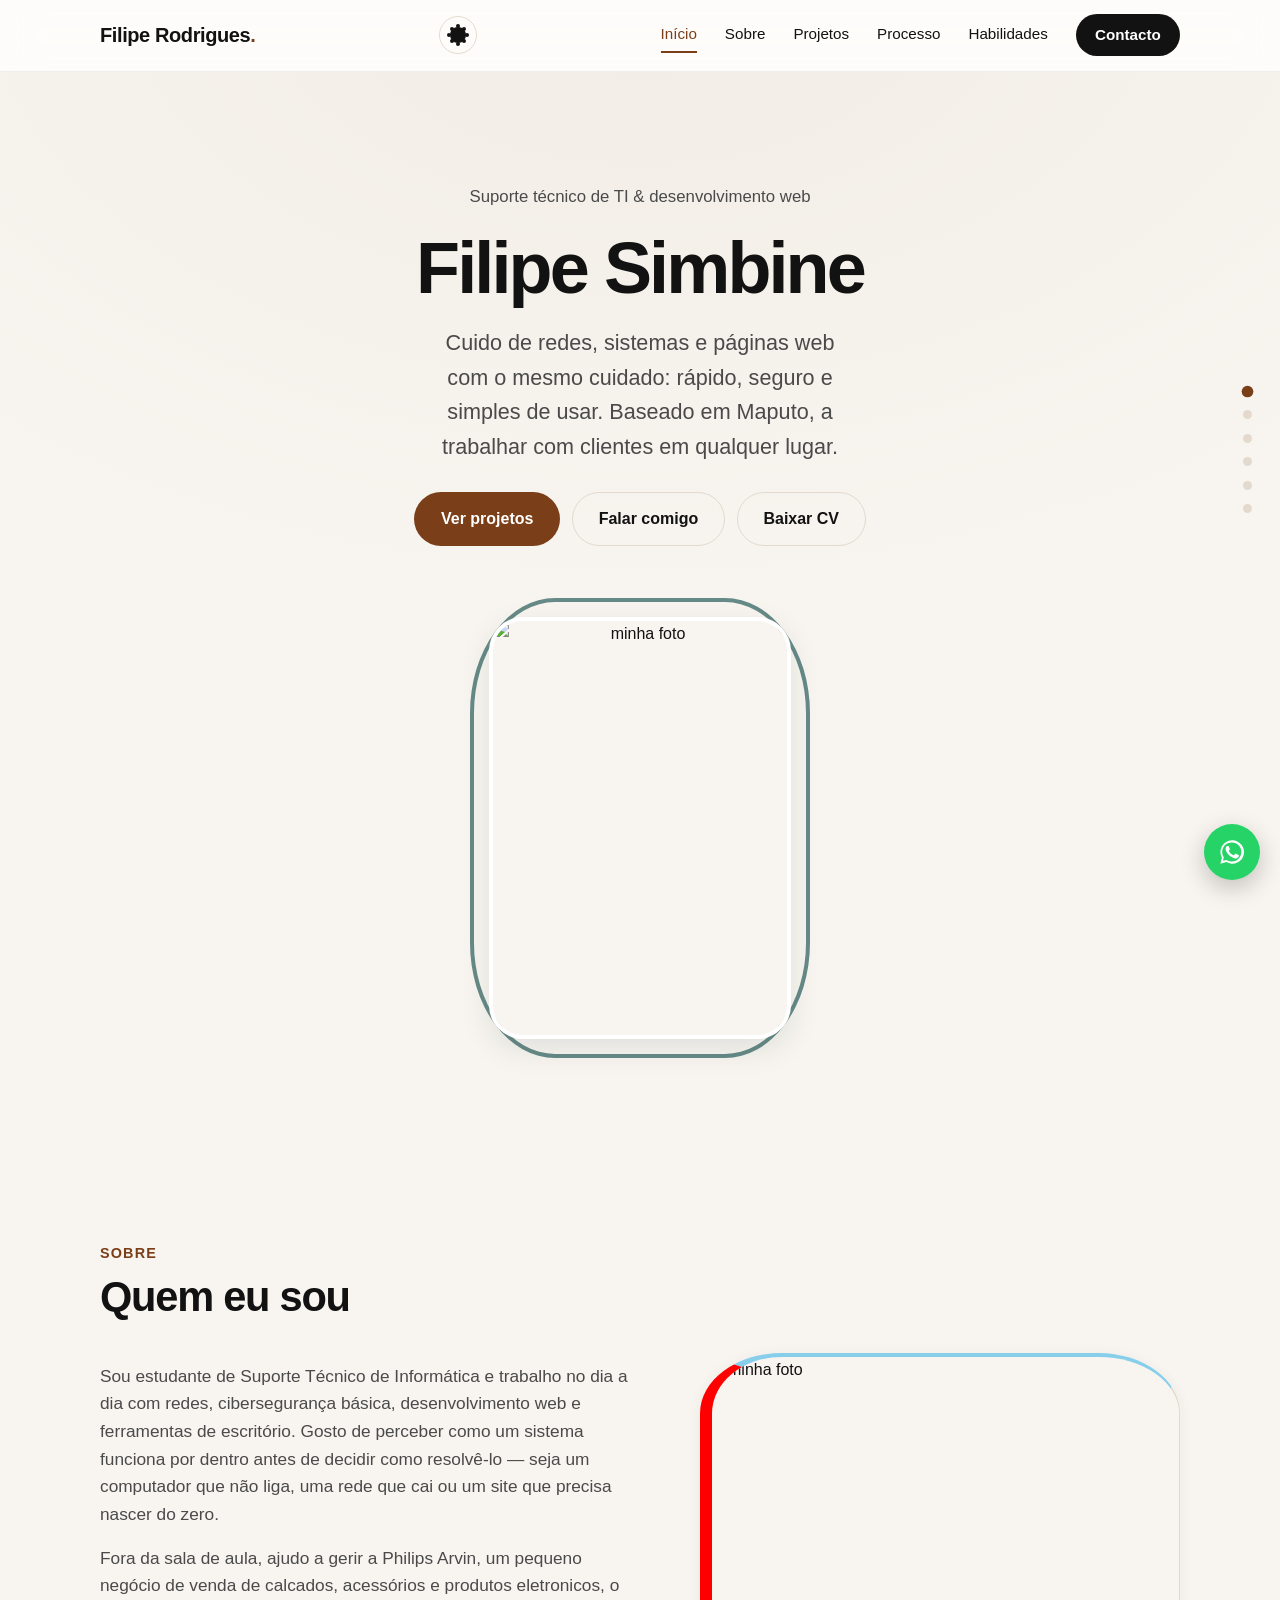
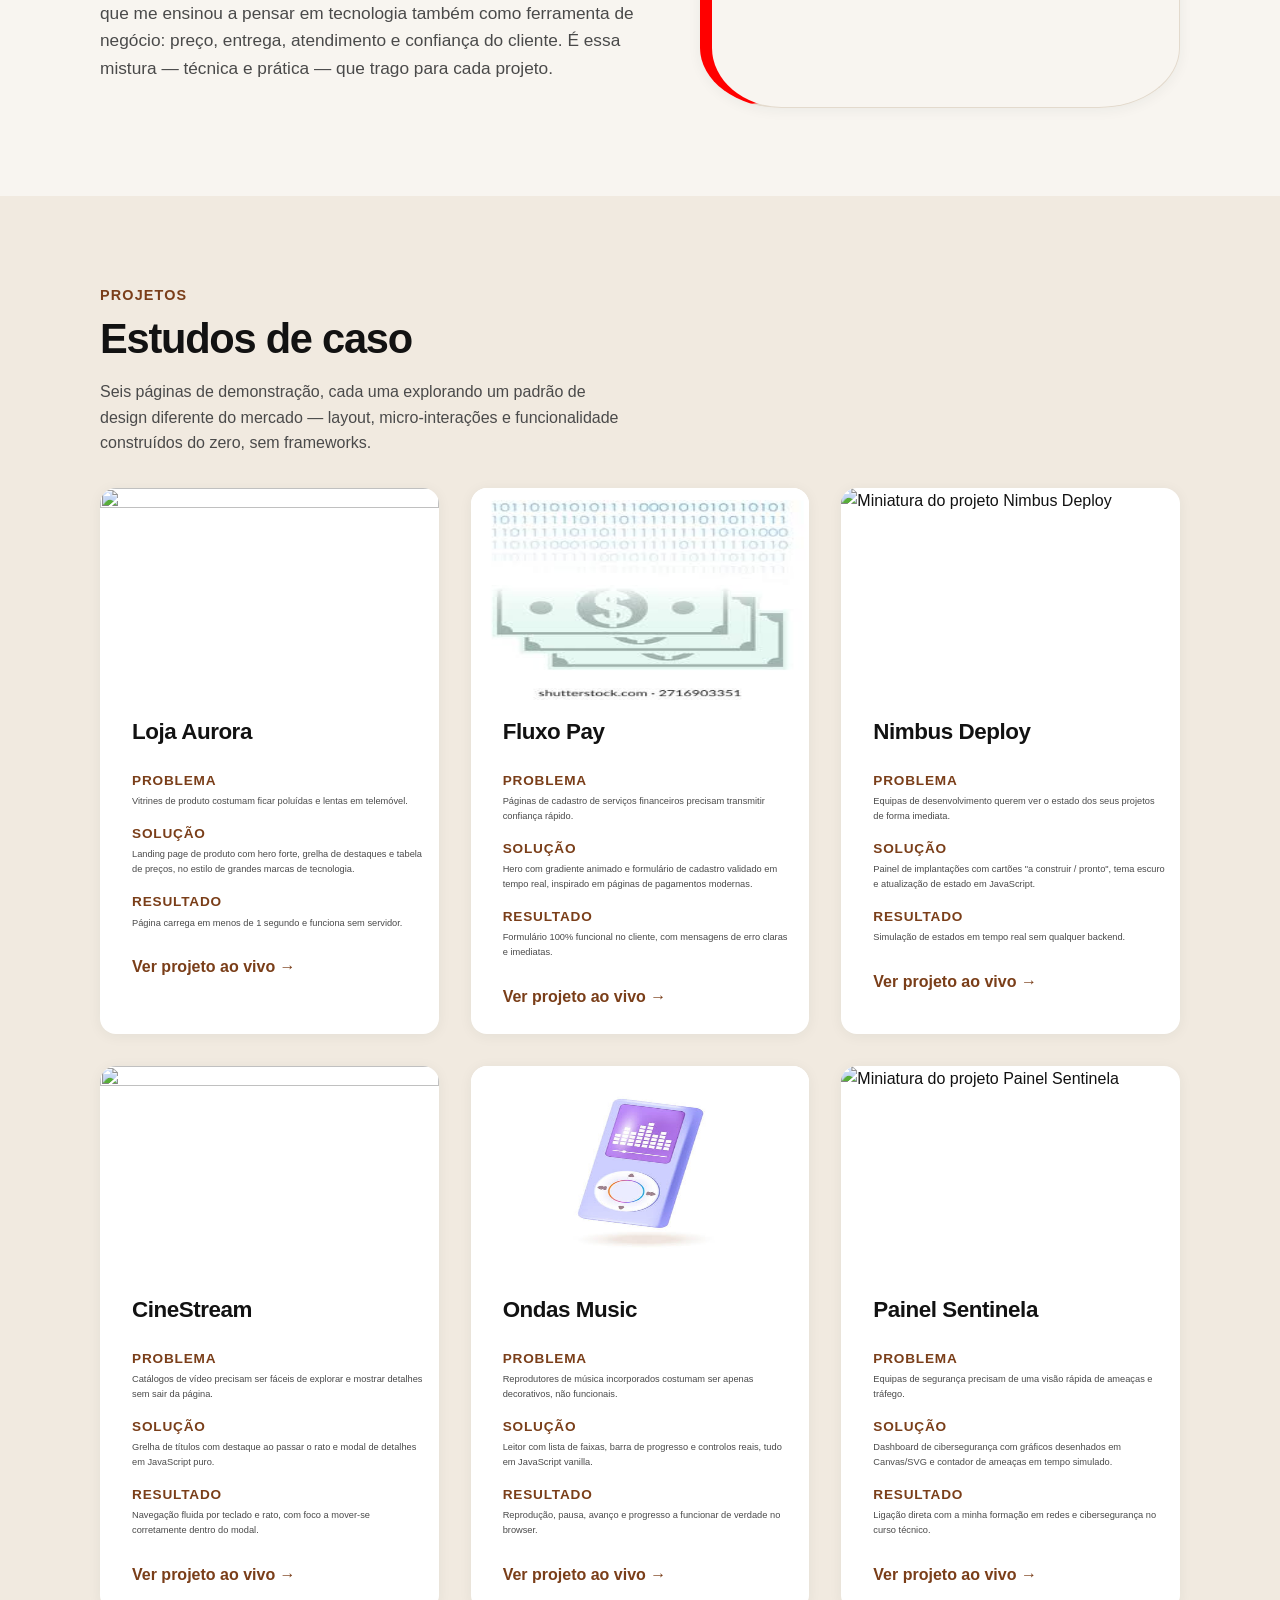
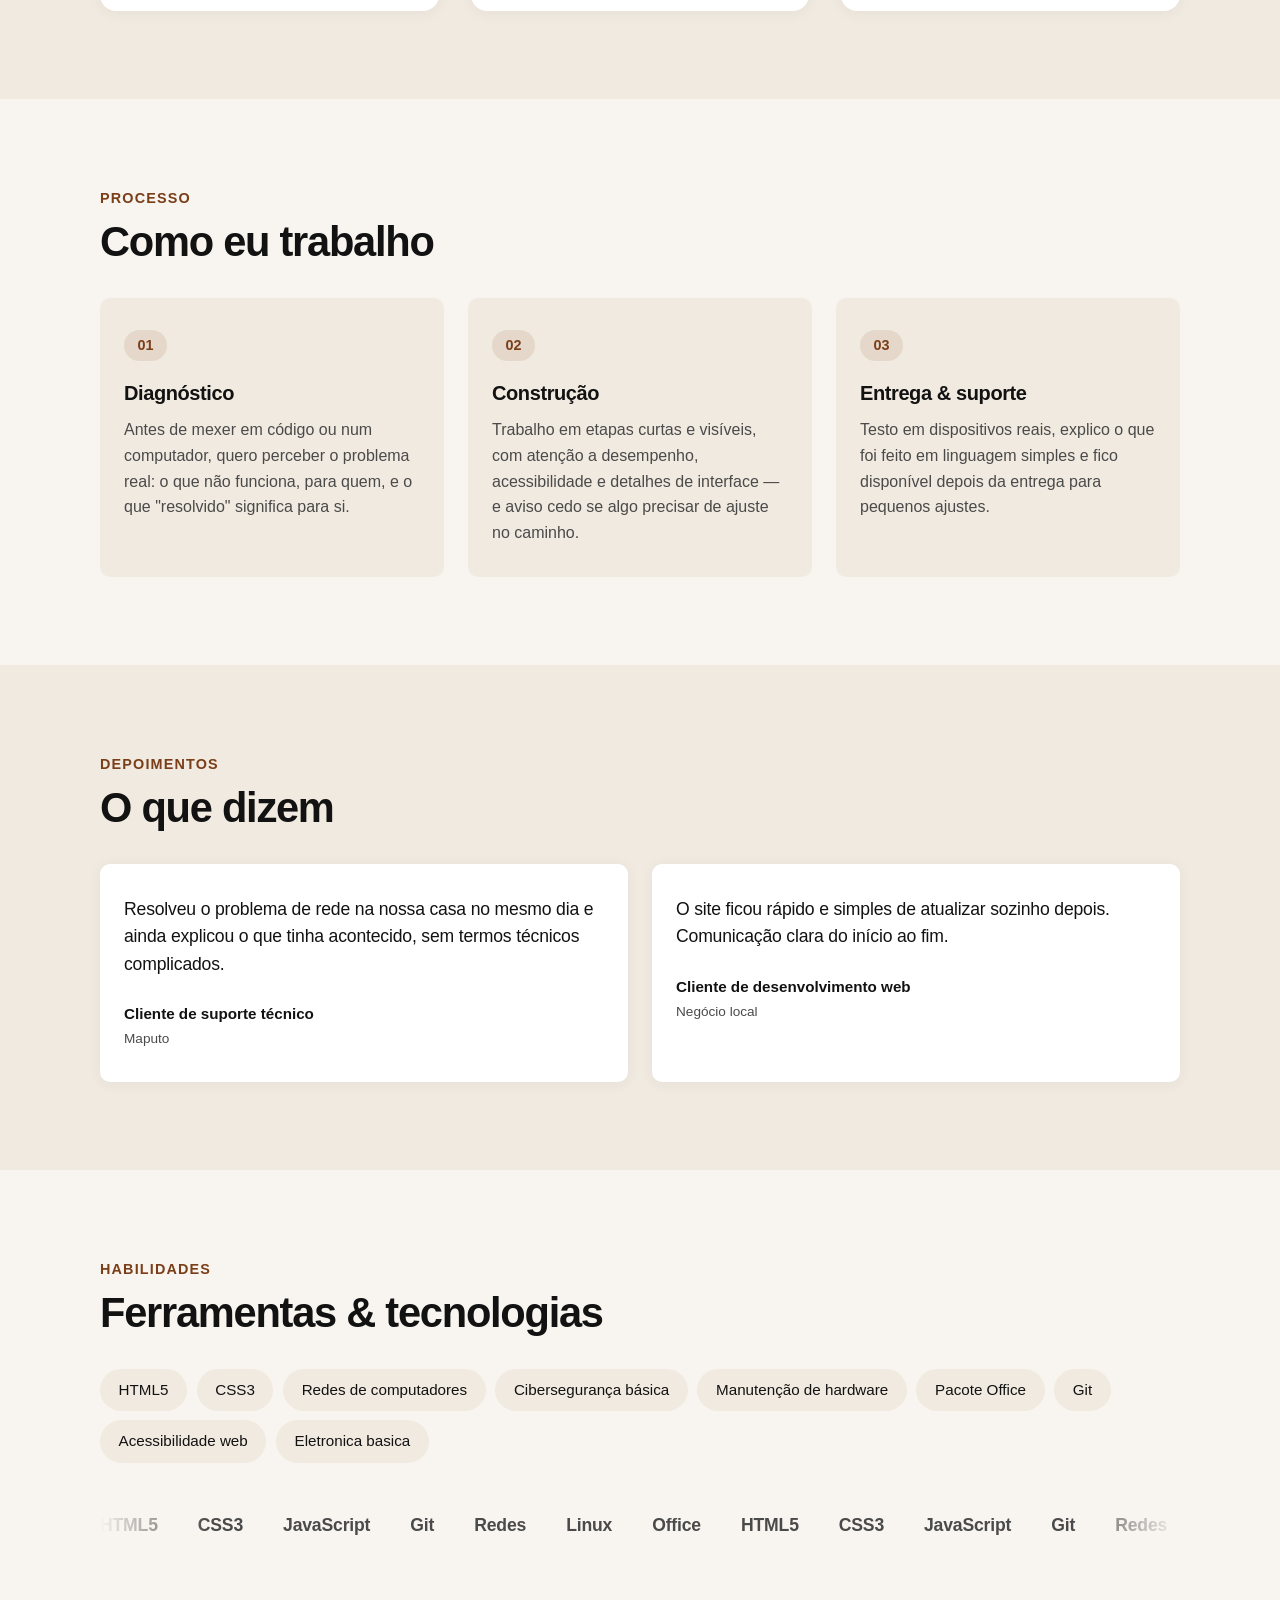
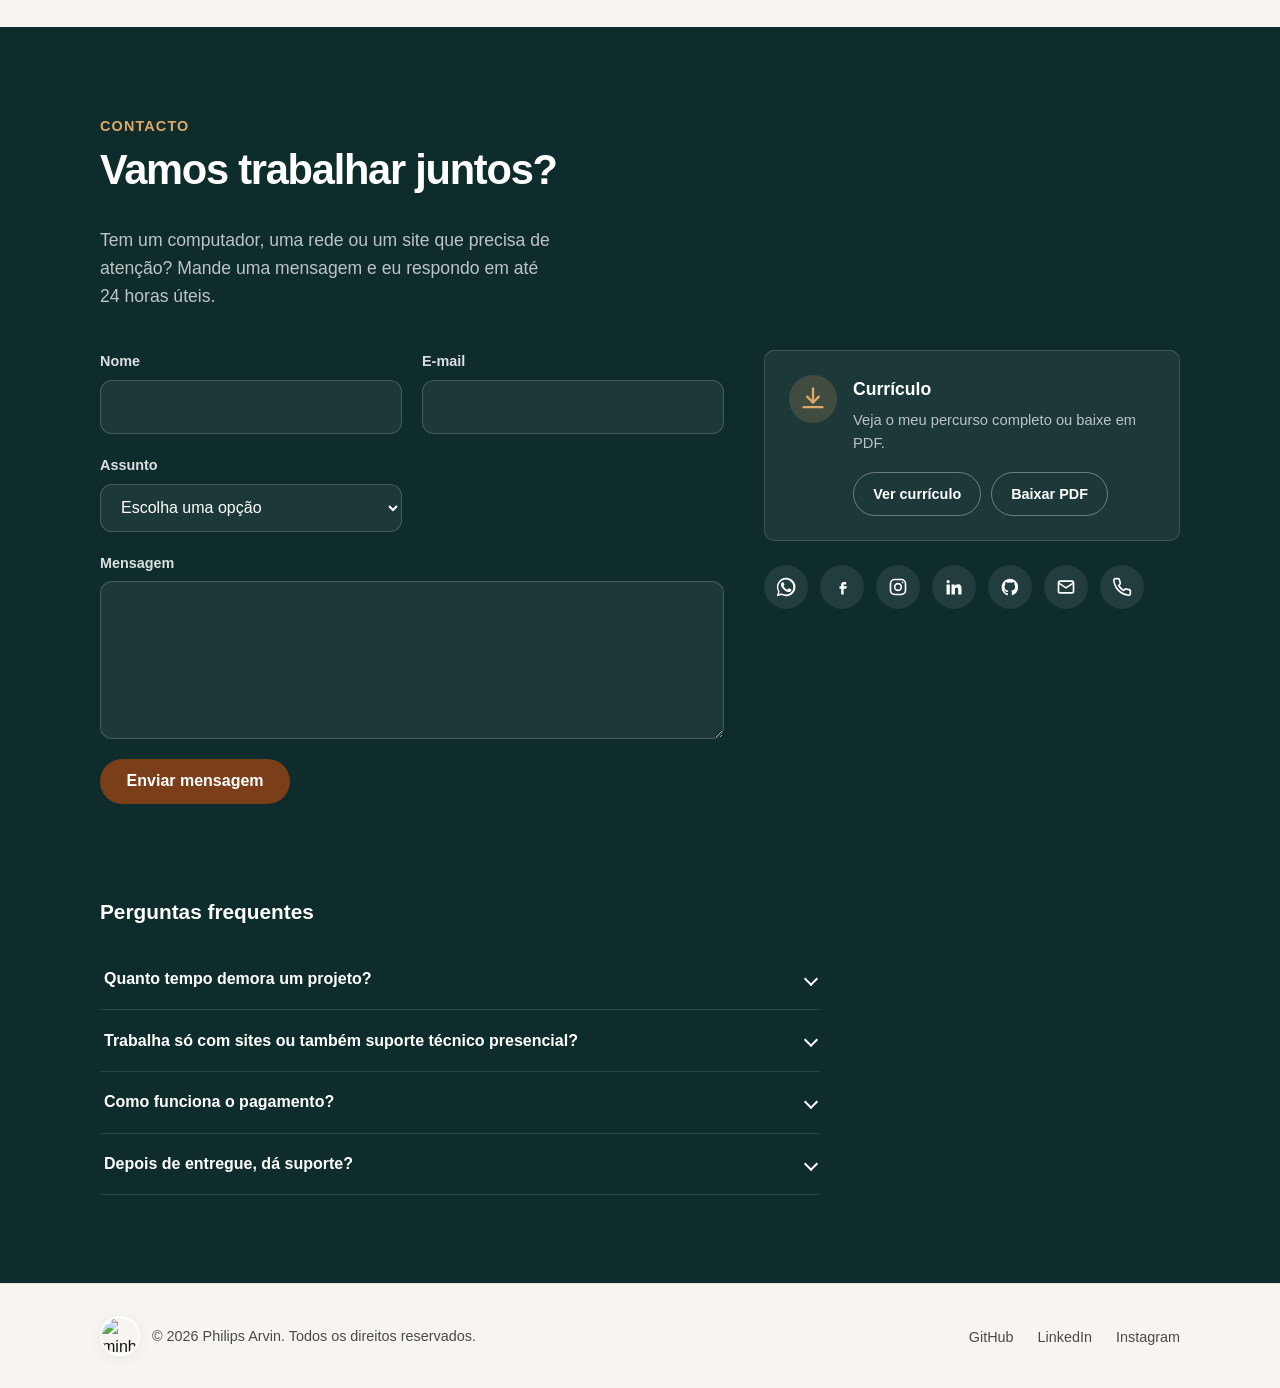
==== index.html @ 364bc8f2 "Add files via upload" ====
<!DOCTYPE html>
<html lang="pt-MZ">
<head>
  <meta charset="UTF-8">
  <meta name="viewport" content="width=device-width, initial-scale=1.0">

  <title>Filipe Rodrigues  — Suporte Técnico de TI &amp; Desenvolvimento Web</title>
  <meta name="description" content="Portfólio de Filipe Rodrigues: suporte técnico de TI, redes e desenvolvimento web em Maputo, Moçambique. Projetos, processo de trabalho e contacto.">
  <meta name="author" content="Filipe Rodrigues">

  <meta property="og:type" content="website">
  <meta property="og:title" content="Filipe Rodrigues — Suporte Técnico de TI & Desenvolvimento Web">
  <meta property="og:description" content="Projetos, processo de trabalho e contacto de Filipe Rodrigues: suporte técnico de TI, redes e desenvolvimento web em Maputo, Moçambique.">

  <meta property="og:image" content="img/foto-hero.jpg">
  <!-- URL final do site publicado -->
  <meta property="og:url" content="#">
  <meta property="og:locale" content="pt_MZ">
  <meta name="twitter:card" content="summary_large_image">

  <link rel="preload" href="style.css" as="style">
  <link rel="stylesheet" href="style.css">

  

  <script src="main.js" defer></script>
</head>
<body>

  <a class="pular-conteudo" href="#conteudo">Pular para o conteúdo</a>


  <header class="cabecalho">
    <nav class="navegacao" aria-label="Navegação principal">

      <a class="navegacao__logo" href="#inicio" aria-label="Voltar ao início">Filipe Rodrigues<span>.</span></a>

      <div class="navegacao__direita">
        <button class="navegacao__tema" id="botao-tema" type="button" aria-label="Alternar para tema escuro" aria-pressed="false">
          <span class="navegacao__tema-icone" aria-hidden="true"></span>
        </button>

        <button class="navegacao__botao" id="botao-menu" aria-expanded="false" aria-controls="menu">
          <span class="navegacao__icone" aria-hidden="true"></span>
          <span class="navegacao__rotulo">Menu</span>
        </button>
      </div>

      <ul class="navegacao__lista" id="menu">
        <li><a class="navegacao__link" href="#inicio">Início</a></li>
        <li><a class="navegacao__link" href="#sobre">Sobre</a></li>
        <li><a class="navegacao__link" href="#projetos">Projetos</a></li>
        <li><a class="navegacao__link" href="#processo">Processo</a></li>
        <li><a class="navegacao__link" href="#habilidades">Habilidades</a></li>
        <li><a class="navegacao__botao-cta" href="#contato">Contacto</a></li>
      </ul>
    </nav>
  </header>

  <!-- Navegação lateral por pontos  ) -->
  <nav class="ancoras-laterais" aria-label="Navegação por secções">
    <a href="#inicio" class="ancoras-laterais__ponto" data-secao="inicio" aria-label="Ir para Início"></a>
    <a href="#sobre" class="ancoras-laterais__ponto" data-secao="sobre" aria-label="Ir para Sobre"></a>
    <a href="#projetos" class="ancoras-laterais__ponto" data-secao="projetos" aria-label="Ir para Projetos"></a>
    <a href="#processo" class="ancoras-laterais__ponto" data-secao="processo" aria-label="Ir para Processo"></a>
    <a href="#habilidades" class="ancoras-laterais__ponto" data-secao="habilidades" aria-label="Ir para Habilidades"></a>
    <a href="#contato" class="ancoras-laterais__ponto" data-secao="contato" aria-label="Ir para Contacto"></a>
  </nav>

  <main id="conteudo">

    <!-- HERO  -->
    <section class="hero" id="inicio" aria-labelledby="hero-titulo">
      <div class="container hero__conteudo">

        <p class="hero__etiqueta">Suporte técnico de TI &amp; desenvolvimento web</p>
        <h1 class="hero__titulo" id="hero-titulo">Filipe Simbine</h1>
        <p class="hero__subtitulo">
          Cuido de redes, sistemas e páginas web com o mesmo cuidado: rápido,
          seguro e simples de usar. Baseado em Maputo, a trabalhar com
          clientes em qualquer lugar.
        </p>

        <div class="hero__acoes">
          <a class="botao botao--primario" href="#projetos">Ver projetos</a>
          <a class="botao botao--secundario" href="#contato">Falar comigo</a>
          <a class="botao botao--secundario" href="cv.html" target="_blank" rel="noopener noreferrer">Baixar CV</a>
        </div>

        <figure class="hero__foto">
          <img src="img/foto-hero.jpg" alt="minha foto" width="535" height="669">
        </figure>

      
    </section>

    <!-- ============================== SOBRE ============================== -->
    <section class="secao" id="sobre" aria-labelledby="sobre-titulo">
      <div class="container">
        <p class="secao__etiqueta">Sobre</p>
        <h2 class="secao__titulo" id="sobre-titulo">Quem eu sou</h2>

        <div class="sobre__grelha">
          <div class="sobre__texto">
            <p>
              Sou estudante de Suporte Técnico de Informática e trabalho no
              dia a dia com redes, cibersegurança básica, desenvolvimento web
              e ferramentas de escritório. Gosto de perceber como um sistema
              funciona por dentro antes de decidir como resolvê-lo — seja um
              computador que não liga, uma rede que cai ou um site que precisa
              nascer do zero.
            </p>
            <p>
              Fora da sala de aula, ajudo a gerir a Philips Arvin, um pequeno
              negócio de venda de calcados, acessórios e produtos eletronicos, o que me
              ensinou a pensar em tecnologia também como ferramenta de
              negócio: preço, entrega, atendimento e confiança do cliente.
              É essa mistura — técnica e prática — que trago para cada
              projeto.
            </p>
          </div>

          <figure class="sobre__imagem">
            <img src="img/foto-sobre.jpg" alt="minha foto" width="715" height="536" loading="lazy">
          </figure>
        </div>
      </div>
    </section>

    <!-- ============================== PROJETOS (CASE STUDIES) ============================== -->
    <section class="secao secao--cinza" id="projetos" aria-labelledby="projetos-titulo">
      <div class="container">
        <p class="secao__etiqueta">Projetos</p>
        <h2 class="secao__titulo" id="projetos-titulo">Estudos de caso</h2>
        <p class="projetos__intro">
          Seis páginas de demonstração, cada uma explorando um padrão de
          design diferente do mercado — layout, micro-interações e
          funcionalidade construídos do zero, sem frameworks.
        </p>

        <div class="projetos">

          <article class="projeto">
            <figure class="projeto__imagem">
              <img src="img\projetos\IMG_6075a402-14d6-4a0d-a959-0ec2550dd14c.jpg" width="640" height="400" loading="lazy">
            </figure>
            <div class="projeto__corpo">
              <h3 class="projeto__titulo">Loja Aurora</h3>
              <dl class="projeto__detalhes">
                <div class="projeto__item">
                  <dt>Problema</dt>
                  <dd>Vitrines de produto costumam ficar poluídas e lentas em telemóvel.</dd>
                </div>
                <div class="projeto__item">
                  <dt>Solução</dt>
                  <dd>Landing page de produto com hero forte, grelha de destaques e tabela de preços, no estilo de grandes marcas de tecnologia.</dd>
                </div>
                <div class="projeto__item">
                  <dt>Resultado</dt>
                  <dd>Página carrega em menos de 1 segundo e funciona sem servidor.</dd>
                </div>
              </dl>
              <a class="projeto__link" href="projeto-01.html" target="_blank" rel="noopener noreferrer">
                Ver projeto ao vivo →
              </a>
            </div>
          </article>

          <article class="projeto">
            <figure class="projeto__imagem">
              <img src="IMG_8c7890ae-c7b7-4aad-a683-eac3e15b590b.jpg" alt="Miniatura do projeto Fluxo Pay" width="640" height="400" loading="lazy">
            </figure>
            <div class="projeto__corpo">
              <h3 class="projeto__titulo">Fluxo Pay</h3>
              <dl class="projeto__detalhes">
                <div class="projeto__item">
                  <dt>Problema</dt>
                  <dd>Páginas de cadastro de serviços financeiros precisam transmitir confiança rápido.</dd>
                </div>
                <div class="projeto__item">
                  <dt>Solução</dt>
                  <dd>Hero com gradiente animado e formulário de cadastro validado em tempo real, inspirado em páginas de pagamentos modernas.</dd>
                </div>
                <div class="projeto__item">
                  <dt>Resultado</dt>
                  <dd>Formulário 100% funcional no cliente, com mensagens de erro claras e imediatas.</dd>
                </div>
              </dl>
              <a class="projeto__link" href="projeto-02.html" target="_blank" rel="noopener noreferrer">
                Ver projeto ao vivo →
              </a>
            </div>
          </article>

          <article class="projeto">
            <figure class="projeto__imagem">
              <img src="img\projetos\IMG_ae22a8da-c499-41ee-9e34-0ca1a75e5505.jpg" alt="Miniatura do projeto Nimbus Deploy" width="640" height="400" loading="lazy">
            </figure>
            <div class="projeto__corpo">
              <h3 class="projeto__titulo">Nimbus Deploy</h3>
              <dl class="projeto__detalhes">
                <div class="projeto__item">
                  <dt>Problema</dt>
                  <dd>Equipas de desenvolvimento querem ver o estado dos seus projetos de forma imediata.</dd>
                </div>
                <div class="projeto__item">
                  <dt>Solução</dt>
                  <dd>Painel de implantações com cartões "a construir / pronto", tema escuro e atualização de estado em JavaScript.</dd>
                </div>
                <div class="projeto__item">
                  <dt>Resultado</dt>
                  <dd>Simulação de estados em tempo real sem qualquer backend.</dd>
                </div>
              </dl>
              <a class="projeto__link" href="projeto-03.html" target="_blank" rel="noopener noreferrer">
                Ver projeto ao vivo →
              </a>
            </div>
          </article>

          <article class="projeto">
            <figure class="projeto__imagem">
              <img src="img\projetos\IMG_b7a04b66-4912-4b0d-a929-d5afcd1e3c89.jpg" width="640" height="400" loading="lazy">
            </figure>
            <div class="projeto__corpo">
              <h3 class="projeto__titulo">CineStream</h3>
              <dl class="projeto__detalhes">
                <div class="projeto__item">
                  <dt>Problema</dt>
                  <dd>Catálogos de vídeo precisam ser fáceis de explorar e mostrar detalhes sem sair da página.</dd>
                </div>
                <div class="projeto__item">
                  <dt>Solução</dt>
                  <dd>Grelha de títulos com destaque ao passar o rato e modal de detalhes em JavaScript puro.</dd>
                </div>
                <div class="projeto__item">
                  <dt>Resultado</dt>
                  <dd>Navegação fluida por teclado e rato, com foco a mover-se corretamente dentro do modal.</dd>
                </div>
              </dl>
              <a class="projeto__link" href="https://sites.google.com/view/filiperodriguessimbine?usp=sharing" target="_blank" rel="noopener noreferrer">
                Ver projeto ao vivo →
              </a>
            </div>
          </article>

          <article class="projeto">
            <figure class="projeto__imagem">
                <img src="IMG_415cd911-01ee-47e7-8336-78bed82babec.jpg" width="640" height="400" loading="lazy">
            </figure>
            <div class="projeto__corpo">
              <h3 class="projeto__titulo">Ondas Music</h3>
              <dl class="projeto__detalhes">
                <div class="projeto__item">
                  <dt>Problema</dt>
                  <dd>Reprodutores de música incorporados costumam ser apenas decorativos, não funcionais.</dd>
                </div>
                <div class="projeto__item">
                  <dt>Solução</dt>
                  <dd>Leitor com lista de faixas, barra de progresso e controlos reais, tudo em JavaScript vanilla.</dd>
                </div>
                <div class="projeto__item">
                  <dt>Resultado</dt>
                  <dd>Reprodução, pausa, avanço e progresso a funcionar de verdade no browser.</dd>
                </div>
              </dl>
              <a class="projeto__link" href="projeto-05.html" target="_blank" rel="noopener noreferrer">
                Ver projeto ao vivo →
              </a>
            </div>
          </article>

          <article class="projeto">
            <figure class="projeto__imagem">
              <img src="img\projetos\IMG_a633fd47-0208-41c5-b326-110c987c7daa.jpg" alt="Miniatura do projeto Painel Sentinela" width="640" height="400" loading="lazy">
            </figure>
            <div class="projeto__corpo">
              <h3 class="projeto__titulo">Painel Sentinela</h3>
              <dl class="projeto__detalhes">
                <div class="projeto__item">
                  <dt>Problema</dt>
                  <dd>Equipas de segurança precisam de uma visão rápida de ameaças e tráfego.</dd>
                </div>
                <div class="projeto__item">
                  <dt>Solução</dt>
                  <dd>Dashboard de cibersegurança com gráficos desenhados em Canvas/SVG e contador de ameaças em tempo simulado.</dd>
                </div>
                <div class="projeto__item">
                  <dt>Resultado</dt>
                  <dd>Ligação direta com a minha formação em redes e cibersegurança no curso técnico.</dd>
                </div>
              </dl>
              <a class="projeto__link" href="projeto-06.html" target="_blank" rel="noopener noreferrer">
                Ver projeto ao vivo →
              </a>
            </div>
          </article>

        </div>
      </div>
    </section>
    <!-- ============================== PROCESSO ============================== -->
    <section class="secao" id="processo" aria-labelledby="processo-titulo">
      <div class="container">
        <p class="secao__etiqueta">Processo</p>
        <h2 class="secao__titulo" id="processo-titulo">Como eu trabalho</h2>

        <ol class="passos">
          <li class="passo">
            <span class="passo__numero" aria-hidden="true">01</span>
            <h3 class="passo__titulo">Diagnóstico</h3>
            <p class="passo__texto">
              Antes de mexer em código ou num computador, quero perceber o
              problema real: o que não funciona, para quem, e o que "resolvido"
              significa para si.
            </p>
          </li>
          <li class="passo">
            <span class="passo__numero" aria-hidden="true">02</span>
            <h3 class="passo__titulo">Construção</h3>
            <p class="passo__texto">
              Trabalho em etapas curtas e visíveis, com atenção a
              desempenho, acessibilidade e detalhes de interface — e aviso
              cedo se algo precisar de ajuste no caminho.
            </p>
          </li>
          <li class="passo">
            <span class="passo__numero" aria-hidden="true">03</span>
            <h3 class="passo__titulo">Entrega &amp; suporte</h3>
            <p class="passo__texto">
              Testo em dispositivos reais, explico o que foi feito em
              linguagem simples e fico disponível depois da entrega para
              pequenos ajustes.
            </p>
          </li>
        </ol>
      </div>
    </section>

    <!-- ============================== DEPOIMENTOS ============================== -->
    <section class="secao secao--cinza" id="depoimentos" aria-labelledby="depoimentos-titulo">
      <div class="container">
        <p class="secao__etiqueta">Depoimentos</p>
        <h2 class="secao__titulo" id="depoimentos-titulo">O que dizem</h2>

        
        <div class="depoimentos">
          <figure class="depoimento">
            <blockquote class="depoimento__citacao">
              <p>
                Resolveu o problema de rede na nossa casa no mesmo dia e
                ainda explicou o que tinha acontecido, sem termos técnicos
                complicados.
              </p>
            </blockquote>
            <figcaption class="depoimento__autor">
              <strong>Cliente de suporte técnico</strong>
              <span> Maputo</span>
            </figcaption>
          </figure>

          <figure class="depoimento">
            <blockquote class="depoimento__citacao">
              <p>
                O site ficou rápido e simples de atualizar sozinho depois.
                Comunicação clara do início ao fim.
              </p>
            </blockquote>
            <figcaption class="depoimento__autor">
              <strong>Cliente de desenvolvimento web</strong>
              <span>Negócio local</span>
            </figcaption>
          </figure>
        </div>
      </div>
    </section>

    <!-- ============================== HABILIDADES ============================== -->
    <section class="secao" id="habilidades" aria-labelledby="habilidades-titulo">
      <div class="container">
        <p class="secao__etiqueta">Habilidades</p>
        <h2 class="secao__titulo" id="habilidades-titulo">Ferramentas &amp; tecnologias</h2>

        <ul class="habilidades">
          <li class="habilidade">HTML5</li>
          <li class="habilidade">CSS3</li>
          <li class="habilidade">Redes de computadores</li>
          <li class="habilidade">Cibersegurança básica</li>
          <li class="habilidade">Manutenção de hardware</li>
          <li class="habilidade">Pacote Office</li>
          <li class="habilidade">Git</li>
          <li class="habilidade">Acessibilidade web</li>
          <li class="habilidade">Eletronica basica</li>
        </ul>

        <!--  ícones  -->
        <div class="faixa-logos" aria-label="Tecnologias que uso com frequência">
          <div class="faixa-logos__trilha">
            <span class="faixa-logos__item">HTML5</span>
            <span class="faixa-logos__item">CSS3</span>
            <span class="faixa-logos__item">JavaScript</span>
            <span class="faixa-logos__item">Git</span>
            <span class="faixa-logos__item">Redes</span>
            <span class="faixa-logos__item">Linux</span>
            <span class="faixa-logos__item">Office</span>
            <!--  efeito de faixa contínua -->
            <span class="faixa-logos__item" aria-hidden="true">HTML5</span>
            <span class="faixa-logos__item" aria-hidden="true">CSS3</span>
            <span class="faixa-logos__item" aria-hidden="true">JavaScript</span>
            <span class="faixa-logos__item" aria-hidden="true">Git</span>
            <span class="faixa-logos__item" aria-hidden="true">Redes</span>
            <span class="faixa-logos__item" aria-hidden="true">Linux</span>
            <span class="faixa-logos__item" aria-hidden="true">Office</span>
          </div>
        </div>
      </div>
    </section>

    <!-- ============================== CONTATO ============================== -->
    <section class="secao secao--destaque" id="contato" aria-labelledby="contato-titulo">
      <div class="container">
        <p class="secao__etiqueta secao__etiqueta--clara">Contacto</p>
        <h2 class="secao__titulo" id="contato-titulo">Vamos trabalhar juntos?</h2>
        <p class="contato__texto">
          Tem um computador, uma rede ou um site que precisa de atenção?
          Mande uma mensagem e eu respondo em até 24 horas úteis.
        </p>

        <div class="contato__grelha">
          <form class="formulario" id="form-contato" novalidate>
            <div class="formulario__campo">
              <label for="nome">Nome</label>
              <input type="text" id="nome" name="nome" autocomplete="name" required>
            </div>

            <div class="formulario__campo">
              <label for="email">E-mail</label>
              <input type="email" id="email" name="email" autocomplete="email" required>
            </div>

            <div class="formulario__campo">
              <label for="assunto">Assunto</label>
              <select id="assunto" name="assunto" required>
                <option value="">Escolha uma opção</option>
                <option value="orcamento">Orçamento</option>
                <option value="parceria">Parceria</option>
                <option value="duvida">Dúvida</option>
                <option value="outro">Outro</option>
              </select>
            </div>

            <div class="formulario__campo formulario__campo--inteiro">
              <label for="mensagem">Mensagem</label>
              <textarea id="mensagem" name="mensagem" rows="5" required></textarea>
            </div>

            <button class="botao botao--primario formulario__botao" type="submit">Enviar mensagem</button>
            <p class="formulario__status" id="form-status" role="status" aria-live="polite"></p>
          </form>

          <div class="contato__lateral">
            <!-- Card de currículo -->
            <div class="cartao-cv">
              <div class="cartao-cv__icone" aria-hidden="true">
                <svg viewBox="0 0 24 24" width="28" height="28" fill="none" stroke="currentColor" stroke-width="2" stroke-linecap="round" stroke-linejoin="round">
                  <path d="M12 3v12"></path>
                  <path d="M7 10l5 5 5-5"></path>
                  <path d="M4 19h16"></path>
                </svg>
              </div>
              <div>
                <h3 class="cartao-cv__titulo">Currículo</h3>
                <p class="cartao-cv__texto">Veja o meu percurso completo ou baixe em PDF.</p>
                <div class="cartao-cv__acoes">
                  <a class="botao botao--secundario botao--claro" href="cv.html" target="_blank" rel="noopener noreferrer">Ver currículo</a>
                  <button class="botao botao--secundario botao--claro" id="botao-baixar-cv" type="button">Baixar PDF</button>
                </div>
              </div>
            </div>

            <!-- Ícones sociais -->
            <ul class="redes-sociais" aria-label="Redes sociais e contacto directo">
              <li>
                
                <a href="https://wa.me/258879981653" aria-label="WhatsApp" rel="noopener noreferrer" target="_blank">
                  <svg viewBox="0 0 24 24" width="22" height="22" fill="currentColor" aria-hidden="true"><path d="M17.5 14.4c-.3-.1-1.7-.9-2-1-.3-.1-.5-.1-.7.1-.2.3-.8 1-.9 1.1-.2.2-.3.2-.6.1-.3-.1-1.2-.4-2.3-1.4-.9-.8-1.4-1.7-1.6-2-.2-.3 0-.5.1-.6.1-.1.3-.3.4-.5.1-.2.2-.3.3-.5.1-.2 0-.4 0-.5C10 9 9.5 7.7 9.3 7.2c-.2-.5-.4-.4-.6-.4h-.5c-.2 0-.5.1-.7.3-.3.3-1 1-1 2.4s1 2.8 1.1 3c.1.2 2 3 4.8 4.3.7.3 1.2.5 1.6.6.7.2 1.3.2 1.8.1.5-.1 1.7-.7 1.9-1.4.2-.7.2-1.2.2-1.4-.1-.1-.3-.2-.6-.3z"/><path d="M12 2a10 10 0 0 0-8.6 15L2 22l5.2-1.4A10 10 0 1 0 12 2zm0 18.2c-1.6 0-3.1-.4-4.4-1.2l-.3-.2-3.1.8.8-3-.2-.3A8.2 8.2 0 1 1 12 20.2z"/></svg>
                </a>
              </li>
              <li>
                
                <a href="https://facebook.com/profile.php?id=61582801220933" aria-label="Facebook" rel="noopener noreferrer" target="_blank">
                  <svg viewBox="0 0 24 24" width="20" height="20" fill="currentColor" aria-hidden="true"><path d="M14 9h3V6h-3c-1.7 0-3 1.3-3 3v2H9v3h2v7h3v-7h3l1-3h-4V9c0-.6.4-1 1-1z"/></svg>
                </a>
              </li>
              <li>
                
                <a href="https://instagram.com/filipesimbine23?stkn=MTFrdXpwZ241dWdkNg==" aria-label="Instagram" rel="noopener noreferrer" target="_blank">
                  <svg viewBox="0 0 24 24" width="20" height="20" fill="none" stroke="currentColor" stroke-width="2"><rect x="3" y="3" width="18" height="18" rx="5"/><circle cx="12" cy="12" r="4"/><circle cx="17.5" cy="6.5" r="1" fill="currentColor" stroke="none"/></svg>
                </a>
              </li>
              <li>
                <a href="https://linkedin.com/in/philips-filipe-78945a363?utm_source=share_via&utm_content=profile&utm_medium=member_android" aria-label="LinkedIn" rel="noopener noreferrer" target="_blank">
                  <svg viewBox="0 0 24 24" width="20" height="20" fill="currentColor" aria-hidden="true"><path d="M4.98 3.5a2 2 0 1 1 0 4 2 2 0 0 1 0-4zM3 9h4v12H3zM9 9h3.8v1.7h.1c.5-1 1.8-2 3.7-2 4 0 4.4 2.5 4.4 5.9V21h-4v-5.5c0-1.3 0-3-1.8-3s-2.1 1.4-2.1 2.9V21H9z"/></svg>
                </a>
              </li>
              <li>
               
                <a href="https://github.com/philipsfilipe6-code" aria-label="GitHub" rel="noopener noreferrer" target="_blank">
                  <svg viewBox="0 0 24 24" width="20" height="20" fill="currentColor" aria-hidden="true"><path d="M12 2C6.5 2 2 6.6 2 12.2c0 4.5 2.9 8.3 6.8 9.6.5.1.7-.2.7-.5v-1.9c-2.8.6-3.4-1.3-3.4-1.3-.5-1.2-1.1-1.5-1.1-1.5-.9-.6.1-.6.1-.6 1 .1 1.5 1 1.5 1 .9 1.5 2.3 1.1 2.9.8.1-.7.4-1.1.6-1.4-2.3-.3-4.6-1.1-4.6-5 0-1.1.4-2 1-2.7-.1-.3-.5-1.3.1-2.7 0 0 .8-.3 2.7 1a9.4 9.4 0 0 1 5 0c1.9-1.3 2.7-1 2.7-1 .6 1.4.2 2.4.1 2.7.6.7 1 1.6 1 2.7 0 3.9-2.3 4.7-4.6 5 .4.3.7 1 .7 2v3c0 .3.2.6.7.5 4-1.3 6.8-5.1 6.8-9.6C22 6.6 17.5 2 12 2z"/></svg>
                </a>
              </li>
              <li>
                <a href="philipsfilipe6@gmail.com" aria-label="E-mail">
                  <svg viewBox="0 0 24 24" width="20" height="20" fill="none" stroke="currentColor" stroke-width="2"><rect x="3" y="5" width="18" height="14" rx="2"/><path d="m3 7 9 6 9-6"/></svg>
                </a>
              </li>
              <li>
                <a href="tel:+258879981653" aria-label="Telefone">
                  <svg viewBox="0 0 24 24" width="20" height="20" fill="none" stroke="currentColor" stroke-width="2" stroke-linecap="round" stroke-linejoin="round"><path d="M22 16.9v3a2 2 0 0 1-2.2 2 19.8 19.8 0 0 1-8.6-3 19.5 19.5 0 0 1-6-6 19.8 19.8 0 0 1-3-8.7A2 2 0 0 1 4.1 2h3a2 2 0 0 1 2 1.7c.1 1 .3 2 .7 3a2 2 0 0 1-.4 2.1L8 10.2a16 16 0 0 0 6 6l1.4-1.4a2 2 0 0 1 2.1-.4c1 .4 2 .6 3 .7a2 2 0 0 1 1.7 2z"/></svg>
                </a>
              </li>
            </ul>
          </div>
        </div>

        <!-- FAQ acessível -->
        <div class="faq">
          <h3 class="faq__titulo">Perguntas frequentes</h3>

          <div class="faq__item">
            <button class="faq__pergunta" id="faq-1" aria-expanded="false" aria-controls="faq-resposta-1">
              Quanto tempo demora um projeto?
              <span class="faq__seta" aria-hidden="true"></span>
            </button>
            <div class="faq__resposta" id="faq-resposta-1" role="region" aria-labelledby="faq-1" hidden>
              <p>Depende do tamanho: uma correção simples pode ser no mesmo dia; um site completo costuma levar de 1 a 3 semanas, combinado desde o início.</p>
            </div>
          </div>

          <div class="faq__item">
            <button class="faq__pergunta" id="faq-2" aria-expanded="false" aria-controls="faq-resposta-2">
              Trabalha só com sites ou também suporte técnico presencial?
              <span class="faq__seta" aria-hidden="true"></span>
            </button>
            <div class="faq__resposta" id="faq-resposta-2" role="region" aria-labelledby="faq-2" hidden>
              <p>Os dois. Faço suporte técnico e redes presencialmente na região de Maputo, e desenvolvimento web para qualquer lugar, de forma remota.</p>
            </div>
          </div>

          <div class="faq__item">
            <button class="faq__pergunta" id="faq-3" aria-expanded="false" aria-controls="faq-resposta-3">
              Como funciona o pagamento?
              <span class="faq__seta" aria-hidden="true"></span>
            </button>
            <div class="faq__resposta" id="faq-resposta-3" role="region" aria-labelledby="faq-3" hidden>
              <p>Combinamos um valor fixo antes de começar, normalmente com um sinal inicial e o restante na entrega.</p>
            </div>
          </div>

          <div class="faq__item">
            <button class="faq__pergunta" id="faq-4" aria-expanded="false" aria-controls="faq-resposta-4">
              Depois de entregue, dá suporte?
              <span class="faq__seta" aria-hidden="true"></span>
            </button>
            <div class="faq__resposta" id="faq-resposta-4" role="region" aria-labelledby="faq-4" hidden>
              <p>Sim. Fico disponível por um período combinado para pequenos ajustes e dúvidas sem custo extra.</p>
            </div>
          </div>
        </div>
      </div>
    </section>
  </main>

  <!-- ============================== FOOTER ============================== -->
  <footer class="rodape">
    <div class="container rodape__conteudo">
      <div class="rodape__identidade">
        <img class="rodape__avatar" src="img/foto-avatar.jpg" alt="minha foto" width="40" height="40" loading="lazy">
        <p class="rodape__copy">© <span id="ano-atual"></span> Philips Arvin. Todos os direitos reservados.</p>
      </div>

      <ul class="rodape__social" aria-label="Redes sociais">
        
        <li><a href="https://github.com/philipsfilipe6-code" rel="noopener noreferrer" target="_blank">GitHub</a></li>
        <li><a href="https://linkedin.com/in/philips-filipe-78945a363?utm_source=share_via&utm_content=profile&utm_medium=member_android" rel="noopener noreferrer" target="_blank">LinkedIn</a></li>
        
        <li><a href="https://instagram.com/filipesimbine23?stkn=MTFrdXpwZ241dWdkNg==" rel="noopener noreferrer" target="_blank">Instagram</a></li>
      </ul>
    </div>
  </footer>

  <!--  WhatsApp flutuante  -->
  <a class="whatsapp-flutuante" href="https://wa.me/258879981653" target="_blank" rel="noopener noreferrer" aria-label="Falar no WhatsApp">
    <svg viewBox="0 0 24 24" width="28" height="28" fill="currentColor" aria-hidden="true"><path d="M17.5 14.4c-.3-.1-1.7-.9-2-1-.3-.1-.5-.1-.7.1-.2.3-.8 1-.9 1.1-.2.2-.3.2-.6.1-.3-.1-1.2-.4-2.3-1.4-.9-.8-1.4-1.7-1.6-2-.2-.3 0-.5.1-.6.1-.1.3-.3.4-.5.1-.2.2-.3.3-.5.1-.2 0-.4 0-.5C10 9 9.5 7.7 9.3 7.2c-.2-.5-.4-.4-.6-.4h-.5c-.2 0-.5.1-.7.3-.3.3-1 1-1 2.4s1 2.8 1.1 3c.1.2 2 3 4.8 4.3.7.3 1.2.5 1.6.6.7.2 1.3.2 1.8.1.5-.1 1.7-.7 1.9-1.4.2-.7.2-1.2.2-1.4-.1-.1-.3-.2-.6-.3z"/><path d="M12 2a10 10 0 0 0-8.6 15L2 22l5.2-1.4A10 10 0 1 0 12 2zm0 18.2c-1.6 0-3.1-.4-4.4-1.2l-.3-.2-3.1.8.8-3-.2-.3A8.2 8.2 0 1 1 12 20.2z"/></svg>
  </a>

  <!-- Botão flutuante "voltar ao topo" -->
  <button class="voltar-topo" id="botao-topo" type="button" aria-label="Voltar ao topo" hidden>
    <svg viewBox="0 0 24 24" width="20" height="20" fill="none" stroke="currentColor" stroke-width="2.5" stroke-linecap="round" stroke-linejoin="round" aria-hidden="true"><path d="M18 15l-6-6-6 6"/></svg>
  </button>

  <!-- Notificação toast  -->
  <div class="toast" id="toast" role="status" aria-live="polite" hidden></div>

  
</body>
</html>
---- style.css ----
/* ---------- 1. Variáveis e reset ---------- */
:root {
  --fundo:        #F8F5F0;    
  --fundo-cinza:  #F1EAE0;  
  --fundo-escuro: #0F2C2C;   
  --texto:        #121212;   
  --texto-suave:  #4A4A4A; 
  --destaque:       #7A3E19;
  --destaque-hover: #93511F;
  --destaque-claro: #E0A868; 
  --borda:        #E3DACD;
  --branco:       #ffffff;

  
  --fonte: -apple-system, BlinkMacSystemFont, "Segoe UI", Roboto,
           "Helvetica Neue", Arial, sans-serif;

  
  --raio: 10px;
  --sombra: 0 2px 14px rgba(15, 44, 44, 0.06);
  --sombra-hover: 0 10px 30px rgba(15, 44, 44, 0.10);

  /* Espaçamento base */
  --largura-max: 1120px;
  --margem-secao: 5.5rem;
}

*, *::before, *::after {
  margin: 0;
  padding: 0;
  box-sizing: border-box;
}

html {
  scroll-behavior: smooth;

  scroll-padding-top: 4.5rem;
}


body {
  font-family: var(--fonte);
  color: var(--texto);
  background: var(--fundo);
  line-height: 1.6;

  -webkit-font-smoothing: antialiased;
}

img {
  max-width: 100%;
  height: auto;
  display: block;
  border-radius: var(--raio);
}

a {
  color: inherit;
  text-decoration: none;
}


.pular-conteudo {
  position: absolute;
  left: -9999px;
  top: 0;
  background: var(--destaque);
  color: var(--branco);
  padding: 0.75rem 1.25rem;
  border-radius: 0 0 8px 0;
  z-index: 100;
}
.pular-conteudo:focus {
  left: 0;
}


:focus-visible {
  outline: 3px solid var(--destaque);
  outline-offset: 3px;
  border-radius: 4px;
}


.container {
  width: 100%;
  max-width: var(--largura-max);
  margin-inline: auto;
  padding-inline: 1.25rem;
}

/* ----- Botões ---------- */
.botao {
  display: inline-block;
  padding: 0.8rem 1.6rem;
  border-radius: 980px;         
  font-weight: 600;
  font-size: 1rem;
  border: 1px solid transparent;
  transition: background 0.2s ease, transform 0.2s ease, border-color 0.2s ease;
  cursor: pointer;
}

.botao--primario {
  background: var(--destaque);
  color: var(--branco);
}
.botao--primario:hover {
  background: var(--destaque-hover);
  transform: translateY(-3px);
}

.botao--secundario {
  background: transparent;
  color: var(--texto);
  border-color: var(--borda);
}
.botao--secundario:hover {
  border-color: var(--texto);
  transform: translateY(-2px);
}

/* --- Header com blur ---------- */
.cabecalho {
  position: sticky;             
  top: 0;
  z-index: 50;
  /* Efeito de vidro fundo translúcido */
  background: rgba(255, 255, 255, 0.72);
  -webkit-backdrop-filter: blur(20px) saturate(180%);
  backdrop-filter: blur(20px) saturate(180%);
  border-bottom: 1px solid rgba(0, 0, 0, 0.06);
}

.navegacao {
  max-width: var(--largura-max);
  margin-inline: auto;
  padding: 0.9rem 1.25rem;
  display: flex;
  align-items: center;
  justify-content: space-between;
  gap: 1rem;
}

.navegacao__logo {
  font-size: 1.25rem;
  font-weight: 700;
  letter-spacing: -0.02em;
}
.navegacao__logo span {
  color: var(--destaque);
}

/* Botão  visível apenas no mobile */
.navegacao__botao {
  display: flex;
  align-items: center;
  gap: 0.5rem;
  background: none;
  border: 1px solid var(--borda);
  border-radius: 980px;
  padding: 0.5rem 1rem;
  font: inherit;
  font-size: 0.9rem;
  cursor: pointer;
}

/* Ícone  feito só com CSS sem imagem externa */
.navegacao__icone,
.navegacao__icone::before,
.navegacao__icone::after {
  display: block;
  width: 18px;
  height: 2px;
  background: var(--texto);
  border-radius: 2px;
  position: relative;
  transition: transform 0.25s ease, opacity 0.25s ease;
}
.navegacao__icone::before,
.navegacao__icone::after {
  content: "";
  position: absolute;
  left: 0;
}
.navegacao__icone::before { top: -6px; }
.navegacao__icone::after  { top: 6px; }


.navegacao__botao[aria-expanded="true"] .navegacao__icone {
  background: transparent;
}
.navegacao__botao[aria-expanded="true"] .navegacao__icone::before {
  transform: translateY(6px) rotate(45deg);
}
.navegacao__botao[aria-expanded="true"] .navegacao__icone::after {
  transform: translateY(-6px) rotate(-45deg);
}

/* lista suspensa abaixo do header */
.navegacao__lista {
  position: absolute;
  top: 100%;
  left: 0;
  right: 0;
  background: rgba(255, 255, 255, 0.96);
  -webkit-backdrop-filter: blur(20px);
  backdrop-filter: blur(20px);
  border-bottom: 1px solid rgba(0, 0, 0, 0.06);
  list-style: none;
  display: none;                /* controlado via JS */
  flex-direction: column;
  padding: 0.5rem 1.25rem 1rem;
}
.navegacao__lista.aberto {
  display: flex;
}

.navegacao__link {
  display: block;
  padding: 0.85rem 0.25rem;
  font-size: 0.95rem;
  color: var(--texto);
  border-bottom: 1px solid rgba(0, 0, 0, 0.04);
  transition: color 0.2s ease;
}
.navegacao__link:hover,
.navegacao__link.ativo {
  color: var(--destaque);
}

.navegacao__botao-cta {
  display: block;
  margin-top: 0.75rem;
  text-align: center;
  background: var(--texto);
  color: var(--branco);
  border-radius: 980px;
  padding: 0.7rem 1.4rem;
  font-weight: 600;
  font-size: 0.95rem;
  transition: background 0.2s ease;
}
.navegacao__botao-cta:hover {
  background: var(--destaque);
}

.hero {
  padding: 4rem 0 3.5rem;
 
  background:
    radial-gradient(ellipse 80% 60% at 50% -10%, rgba(122, 62, 25, 0.05), transparent);
}

.hero__conteudo {
  display: flex;
  flex-direction: column;
  align-items: center;
  text-align: center;
  gap: 1.25rem;
}

.hero__etiqueta {
  font-size: 1.05rem;
  color: var(--texto-suave);
}

.hero__titulo {
  font-size: clamp(2.6rem, 9vw, 4.5rem);
  font-weight: 700;
  letter-spacing: -0.04em;      
  line-height: 1.05;
}

.hero__subtitulo {
  font-size: clamp(1.1rem, 3vw, 1.35rem);
  color: var(--texto-suave);
  max-width: 34ch;
}

.hero__acoes {
  display: flex;
  flex-wrap: wrap;
  justify-content: center;
  gap: 0.75rem;
  margin-top: 0.5rem;
}
.hero__foto :hover {
  transform: translateY(-10px);
  box-shadow: 10px 10px 5px grey;
  transition: var(--destaque-hover);
}

.hero__foto {
  margin-top: 2rem;
  max-width: 280px;
  border-radius: 25%;
  border: 4px solid rgb(102, 138, 135);
padding: 15px;
}
.hero__foto img {
  aspect-ratio: 5 / 7;
  object-fit: cover;
  border: 4px solid var(--branco);
  box-shadow: var(--sombra-hover);
  border-radius: 34px;
}
html[data-tema="escuro"] .hero__foto img {
  border-color: var(--fundo-cinza);
}

.secao {
  padding-block: var(--margem-secao);
}

.secao--cinza {
  background: var(--fundo-cinza);
}

.secao__etiqueta {
  font-size: 0.9rem;
  font-weight: 600;
  text-transform: uppercase;
  letter-spacing: 0.08em;
  color: var(--destaque);
  margin-bottom: 0.5rem;
}

.secao__titulo {
  font-size: clamp(1.9rem, 5vw, 2.6rem);
  font-weight: 700;
  letter-spacing: -0.03em;
  line-height: 1.15;
  margin-bottom: 2rem;
}

/* ---------- 7. Sobre ---------- */
.sobre__grelha {
  display: grid;
  gap: 2rem;
}

.sobre__texto p {
  color: var(--texto-suave);
  font-size: 1.08rem;
  max-width: 56ch;
  margin-bottom: 1rem;
}

.sobre__imagem:hover {
  transform: translateY(-10px);
  box-shadow: 10px 10px 5px grey;
  transition: var(--destaque-hover);
}
.sobre__imagem {
  max-width: 480px;
  border-radius: 17%;
}
.sobre__imagem img {
  border: 1px solid var(--borda);
  box-shadow: var(--sombra);
  border-radius: 17%;
  border-top: solid 4px skyblue;
  border-left: solid 12px  red;
}


.projetos {
  transition: var(--sombra-hover);
  display: grid;
  gap: 2rem;
}

.projetos:hover{
  transform: translateY(-10px);
    box-shadow: 10px 10px 5px grey;
    transition: var(--destaque-hover    );
  }

  .projeto {
  background: var(--branco);
  border-radius: calc(var(--raio) + 6px);
  overflow: hidden;
  box-shadow: var(--sombra);
  transition: transform 0.25s ease, box-shadow 0.25s ease;
}
.projeto:hover {
  transform: translateY(-6px);
  box-shadow: var(--sombra-hover);
}
.projeto__imagem:hover {
  transform: translateY(-6px);
  box-shadow: var(--sombra-hover);
}

.projeto__imagem img {
  border-radius: 0;             
  width: 100%;
  aspect-ratio: 16 / 10; 
  hover {
  border-color: var(--destaque-hover);
  transform: translateY(-2px);
}       
}

.projeto__corpo {
  padding: 0.9rem
  0.9rem 1.5rem 2rem;
}

.projeto__titulo {
  font-size: 1.4rem;
  font-weight: 700;
  letter-spacing: -0.02em;
  margin-bottom: 1.25rem;
}

.projeto__detalhes {
  display: grid;
  gap: 0.9rem;
}

.projeto__item dt {
  font-weight: 700;
  font-size: 0.85rem;
  text-transform: uppercase;
  letter-spacing: 0.06em;
  color: var(--destaque);
  margin-bottom: 0.15rem;
}
 
/* tamanho das divs */
.projeto__item dd {
  color: var(--texto-suave);
  font-size: 0.58rem;
}

.projeto__link {
  display: inline-block;
  margin-top: 1.5rem;
  font-weight: 600;
  color: var(--destaque);
}
.projeto__link:hover {
  text-decoration: underline;
  border-color: var(--destaque);
  transform: translateY(-2px);
}

.passos {
  list-style: none;
  display: grid;
  gap: 1.5rem;
  counter-reset: passo;
}

.passo {
  background: var(--fundo-cinza);
  border-radius: var(--raio);
  padding: 2rem 1.5rem;
}

.passo:hover {
  transform: rotate3d( 12px);
  transition: 3s;
}

.passo__numero {
  display: inline-block;
  font-size: 0.9rem;
  font-weight: 700;
  color: var(--destaque);
  background: rgba(122, 62, 25, 0.10);
  border-radius: 980px;
  padding: 0.25rem 0.85rem;
  margin-bottom: 1rem;
}

.passo__titulo {
  font-size: 1.25rem;
  font-weight: 700;
  letter-spacing: -0.02em;
  margin-bottom: 0.5rem;
}

.passo__texto {
  color: var(--texto-suave);
}

.depoimentos {
  display: grid;
  gap: 1.5rem;
}

.depoimento {
  background: var(--branco);
  border-radius: var(--raio);
  padding: 2rem 1.5rem;
  box-shadow: var(--sombra);
}

.depoimento__citacao p {
  font-size: 1.1rem;
  line-height: 1.55;
  letter-spacing: -0.01em;
}

.depoimento__autor {
  margin-top: 1.5rem;
  display: grid;
  gap: 0.1rem;
}
.depoimento__autor strong {
  font-size: 0.95rem;
}
.depoimento__autor span {
  font-size: 0.85rem;
  color: var(--texto-suave);
}

.habilidades {
  list-style: none;
  display: flex;
  flex-wrap: wrap;
  gap: 0.6rem;
}

.habilidade {
  background: var(--fundo-cinza);
  border: 1px solid transparent;
  border-radius: 980px;
  padding: 0.5rem 1.1rem;
  font-size: 0.95rem;
  font-weight: 500;
  transition: border-color 0.2s ease, transform 0.2s ease;
}
.habilidade:hover {
  border-color: var(--destaque);
  transform: translateY(-2px);
}


.secao--destaque {
  background: var(--fundo-escuro);
  color: var(--branco);
}

.secao__etiqueta--clara {
  color: var(--destaque-claro);
}

.contato__texto {
  color: rgba(255, 255, 255, 0.72);
  max-width: 46ch;
  font-size: 1.1rem;
  margin-bottom: 2.5rem;
}

.formulario {
  display: grid;
  gap: 1.25rem;
}

.formulario__campo {
  display: grid;
  gap: 0.4rem;
}

.formulario__campo label {
  font-size: 0.9rem;
  font-weight: 600;
  color: rgba(255, 255, 255, 0.85);
}

.formulario__campo input,
.formulario__campo textarea {
  font: inherit;
  color: var(--branco);
  background: rgba(255, 255, 255, 0.06);
  border: 1px solid rgba(255, 255, 255, 0.18);
  border-radius: 12px;
  padding: 0.85rem 1rem;
  transition: border-color 0.2s ease, background 0.2s ease;
  width: 100%;
}
.formulario__campo input::placeholder,
.formulario__campo textarea::placeholder {
  color: rgba(255, 255, 255, 0.4);
}
.formulario__campo input:focus,
.formulario__campo textarea:focus {
  outline: none;
  border-color: var(--destaque);
  background: rgba(255, 255, 255, 0.1);
}
.formulario__campo input.invalido,
.formulario__campo textarea.invalido {
  border-color: #ff6b6b;
}

.formulario__botao {
  justify-self: start;
}

.formulario__status {
  font-size: 0.95rem;
  color: var(--destaque-claro);
  min-height: 1.5em;            /* evita salto de layout */
}


.rodape {
  border-top: 1px solid rgba(0, 0, 0, 0.06);
  padding: 2rem 0;
}

.rodape__conteudo {
  display: flex;
  flex-direction: column;
  align-items: center;
  gap: 1rem;
  text-align: center;
}

.rodape__identidade {
  display: flex;
  align-items: center;
  gap: 0.75rem;
}

.rodape__avatar {
  width: 40px;
  height: 40px;
  border-radius: 50%;
  object-fit: cover;
  border: 2px solid var(--branco);
  box-shadow: var(--sombra);
}

.rodape__copy {
  color: var(--texto-suave);
  font-size: 0.9rem;
}

.rodape__social {
  list-style: none;
  display: flex;
  gap: 1.5rem;
}
.rodape__social a {
  font-size: 0.9rem;
  color: var(--texto-suave);
  transition: color 0.2s ease;
}
.rodape__social a:hover {
  color: var(--destaque);
}


.revelar {
  opacity: 0;
  transform: translateY(24px);
  transition: opacity 0.9s ease, transform 0.9s ease;
}
.revelar.visivel {
  opacity: 1;
  transform: none;
}


@media (prefers-reduced-motion: reduce) {
  html { scroll-behavior: auto; }
  *, *::before, *::after {
    animation-duration: 0.01ms !important;
    transition-duration: 0.01ms !important;
  }
  .revelar {
    opacity: 1;
    transform: none;
  }
}

/* ---------- 16. Telas médias (tablet) ---------- */
@media (min-width: 640px) {
  .projetos,
  .depoimentos {
    grid-template-columns: repeat(2, 1fr);
  }
  .passos {
    grid-template-columns: repeat(3, 1fr);
  }
  .formulario {
    grid-template-columns: 1fr 1fr;
  }
  .formulario__campo--inteiro,
  .formulario__botao,
  .formulario__status {
    grid-column: 1 / -1;
  }
  .rodape__conteudo {
    flex-direction: row;
    justify-content: space-between;
  }
}


@media (min-width: 960px) {
  
  .navegacao__botao {
    display: none;
  }
  .navegacao__lista {
    position: static;
    display: flex;
    flex-direction: row;
    align-items: center;
    gap: 1.75rem;
    padding: 0;
    background: transparent;
    border: none;
    -webkit-backdrop-filter: none;
    backdrop-filter: none;
  }
  .navegacao__link {
    padding: 0.25rem 0;
    border-bottom: 2px solid transparent;
  }
  .navegacao__link:hover,
  .navegacao__link.ativo {
    border-bottom-color: var(--destaque);
  }
  .navegacao__botao-cta {
    margin-top: 0;
    padding: 0.55rem 1.2rem;
  }

  .hero {
    padding: 7rem 0 6rem;
  }
  .hero__foto {
    max-width: 340px;
  }

  .sobre__grelha {
    grid-template-columns: 1.1fr 0.9fr;
    align-items: center;
  }

  .projetos {
    grid-template-columns: repeat(3, 1fr);
  }
  
  .projeto:nth-child(3) {
    grid-column: auto;
    max-width: none;
  }
}

html[data-tema="escuro"] {
  --fundo:        #14201D;   
  --fundo-cinza:  #1B2A26;
  --fundo-escuro: #081412;
  --texto:        #F3EFE8;   
  --texto-suave:  #B5AFA3;
  --destaque:     #E0A868;   
  --destaque-hover: #EBBD87;
  --destaque-claro: #E0A868;
  --borda:        #2A3934;
  --branco:       #1B2A26;
}
html[data-tema="escuro"] .cabecalho {
  background: rgba(14, 14, 16, 0.72);
  border-bottom-color: rgba(255, 255, 255, 0.08);
}
html[data-tema="escuro"] .navegacao__lista {
  background: rgba(14, 14, 16, 0.96);
  border-bottom-color: rgba(255, 255, 255, 0.08);
}
html[data-tema="escuro"] .navegacao__botao-cta {
  background: var(--destaque);
}
html[data-tema="escuro"] img {
  filter: brightness(0.92);
}
html[data-tema="escuro"] .secao--destaque {
  background: #000000;
}
html[data-tema="escuro"] .cartao-cv,
html[data-tema="escuro"] .faq__pergunta {
  background: rgba(255, 255, 255, 0.06);
}

/* Botão de alternância de tema */
.navegacao__direita {
  display: flex;
  align-items: center;
  gap: 0.5rem;
}

.navegacao__tema {
  display: flex;
  align-items: center;
  justify-content: center;
  width: 38px;
  height: 38px;
  border-radius: 50%;
  border: 1px solid var(--borda);
  background: none;
  cursor: pointer;
  color: var(--texto);
  transition: border-color 0.2s ease, transform 0.2s ease;
}
.navegacao__tema:hover {
  border-color: var(--destaque);
  transform: rotate(15deg);
}
.navegacao__tema-icone {
  display: block;
  width: 16px;
  height: 16px;
  border-radius: 50%;
  background: currentColor;
  box-shadow: 0 -9px 0 -6px currentColor, 0 9px 0 -6px currentColor,
              9px 0 0 -6px currentColor, -9px 0 0 -6px currentColor,
              6px 6px 0 -6px currentColor, -6px -6px 0 -6px currentColor,
              6px -6px 0 -6px currentColor, -6px 6px 0 -6px currentColor;
}
html[data-tema="escuro"] .navegacao__tema-icone {
  box-shadow: none;
  background: transparent;
  border: 2px solid currentColor;
  position: relative;
  overflow: hidden;
}
html[data-tema="escuro"] .navegacao__tema-icone::after {
  content: "";
  position: absolute;
  top: -2px;
  left: -6px;
  width: 16px;
  height: 16px;
  border-radius: 50%;
  background: var(--fundo);
}

.estatistica__rotulo {
  font-size: 0.85rem;
  color: var(--texto-suave);
  margin-top: 0.2rem;
}

/* FAIXA DE LOGOS */
.faixa-logos {
  margin-top: 3rem;
  overflow: hidden;
  -webkit-mask-image: linear-gradient(90deg, transparent, #000 10%, #000 90%, transparent);
  mask-image: linear-gradient(90deg, transparent, #000 10%, #000 90%, transparent);
}
.faixa-logos__trilha {
  display: flex;
  gap: 2.5rem;
  width: max-content;
  animation: rolar-logos 22s linear infinite;
}
.faixa-logos__item {
  font-weight: 700;
  font-size: 1.1rem;
  color: var(--texto-suave);
  letter-spacing: -0.01em;
  white-space: nowrap;
}
@keyframes rolar-logos {
  from { transform: translateX(0); }
  to   { transform: translateX(-50%); }
}
@media (prefers-reduced-motion: reduce) {
  .faixa-logos__trilha { animation: none; }
}

.contato__grelha {
  display: grid;
  gap: 2.5rem;
  margin-bottom: 3rem;
}

.contato__lateral {
  display: grid;
  gap: 1.5rem;
  align-content: start;
}

.cartao-cv {
  display: flex;
  gap: 1rem;
  background: rgba(255, 255, 255, 0.06);
  border: 1px solid rgba(255, 255, 255, 0.14);
  border-radius: var(--raio);
  padding: 1.5rem;
}
.cartao-cv__icone {
  flex-shrink: 0;
  width: 48px;
  height: 48px;
  border-radius: 50%;
  background: rgba(224, 168, 104, 0.18);
  color: var(--destaque-claro);
  display: flex;
  align-items: center;
  justify-content: center;
}
.cartao-cv__titulo {
  font-size: 1.1rem;
  font-weight: 700;
  margin-bottom: 0.35rem;
}
.cartao-cv__texto {
  color: rgba(255, 255, 255, 0.7);
  font-size: 0.92rem;
  margin-bottom: 1rem;
}
.cartao-cv__acoes {
  display: flex;
  flex-wrap: wrap;
  gap: 0.6rem;
}
.botao--claro {
  border-color: rgba(255, 255, 255, 0.35);
  color: var(--branco);
  font-size: 0.9rem;
  padding: 0.6rem 1.2rem;
}
.botao--claro:hover {
  border-color: var(--branco);
}

.redes-sociais {
  list-style: none;
  display: flex;
  flex-wrap: wrap;
  gap: 0.75rem;
}
.redes-sociais a {
  display: flex;
  align-items: center;
  justify-content: center;
  width: 44px;
  height: 44px;
  border-radius: 50%;
  background: rgba(255, 255, 255, 0.08);
  color: var(--branco);
  transition: background 0.2s ease, transform 0.2s ease;
}
.redes-sociais a:hover {
  background: var(--destaque);
  transform: translateY(-3px);
}


.faq {
  max-width: 720px;
}
.faq__titulo {
  font-size: 1.3rem;
  font-weight: 700;
  margin-bottom: 1.25rem;
  color: var(--branco);
}
.faq__item {
  border-bottom: 1px solid rgba(255, 255, 255, 0.12);
}
.faq__pergunta {
  width: 100%;
  display: flex;
  justify-content: space-between;
  align-items: center;
  gap: 1rem;
  background: none;
  border: none;
  color: var(--branco);
  font: inherit;
  font-weight: 600;
  text-align: left;
  padding: 1.1rem 0.25rem;
  cursor: pointer;
}
.faq__seta {
  flex-shrink: 0;
  width: 10px;
  height: 10px;
  border-right: 2px solid currentColor;
  border-bottom: 2px solid currentColor;
  transform: rotate(45deg);
  transition: transform 0.25s ease;
}
.faq__pergunta[aria-expanded="true"] .faq__seta {
  transform: rotate(-135deg);
}
.faq__resposta {
  padding: 0 0.25rem 1.25rem;
  color: rgba(255, 255, 255, 0.72);
  max-width: 62ch;
}

/*BOTÃO FLUTUANTE — WHATSAPP*/
.whatsapp-flutuante {
  position: fixed;
  right: 1.25rem;
  bottom: 1.25rem;
  width: 56px;
  height: 56px;
  border-radius: 50%;
  background: #25d366;
  color: #ffffff;
  display: flex;
  align-items: center;
  justify-content: center;
  box-shadow: 0 8px 24px rgba(0, 0, 0, 0.22);
  z-index: 60;
  transition: transform 0.2s ease;
}
.whatsapp-flutuante:hover {
  transform: scale(1.08);
}

/* BOTÃO FLUTUANTE — VOLTAR AO TOPO*/
.voltar-topo {
  position: fixed;
  right: 1.25rem;
  bottom: 5.5rem;
  width: 44px;
  height: 44px;
  border-radius: 50%;
  background: var(--texto);
  color: var(--branco);
  border: none;
  display: flex;
  align-items: center;
  justify-content: center;
  cursor: pointer;
  box-shadow: 0 8px 24px rgba(0, 0, 0, 0.18);
  z-index: 60;
  opacity: 0;
  transform: translateY(10px);
  transition: opacity 0.25s ease, transform 0.25s ease, background 0.2s ease;
}
.voltar-topo.visivel {
  opacity: 1;
  transform: translateY(0);
}
.voltar-topo:hover {
  background: var(--destaque);
}


.toast {
  position: fixed;
  left: 50%;
  bottom: 1.5rem;
  transform: translate(-50%, 20px);
  background: var(--texto);
  color: var(--branco);
  padding: 0.9rem 1.4rem;
  border-radius: 980px;
  font-size: 0.92rem;
  font-weight: 600;
  box-shadow: 0 10px 30px rgba(0, 0, 0, 0.2);
  opacity: 0;
  pointer-events: none;
  transition: opacity 0.3s ease, transform 0.3s ease;
  z-index: 80;
  max-width: 90vw;
}
.toast.visivel {
  opacity: 1;
  transform: translate(-50%, 0);
}

/*888888888888888*/
.ancoras-laterais {
  display: none;
}
@media (min-width: 1200px) {
  .ancoras-laterais {
    display: flex;
    flex-direction: column;
    gap: 0.9rem;
    position: fixed;
    right: 1.75rem;
    top: 50%;
    transform: translateY(-50%);
    z-index: 55;
  }
  .ancoras-laterais__ponto {
    width: 9px;
    height: 9px;
    border-radius: 50%;
    background: var(--borda);
    transition: background 0.2s ease, transform 0.2s ease;
  }
  .ancoras-laterais__ponto:hover,
  .ancoras-laterais__ponto.ativo {
    background: var(--destaque);
    transform: scale(1.3);
  }
}


.projeto,
.depoimento,
.passo {
  animation: entrada-cartao 0.6s ease both;
}
.projeto:nth-child(1) { animation-delay: 0.05s; }
.projeto:nth-child(2) { animation-delay: 0.12s; }
.projeto:nth-child(3) { animation-delay: 0.19s; }
.projeto:nth-child(4) { animation-delay: 0.26s; }
.projeto:nth-child(5) { animation-delay: 0.33s; }
.projeto:nth-child(6) { animation-delay: 0.40s; }
.depoimento:nth-child(2),
.passo:nth-child(2) { animation-delay: 0.1s; }
.passo:nth-child(3) { animation-delay: 0.2s; }

@keyframes entrada-cartao {
  from { opacity: 0; transform: translateY(20px); }
  to   { opacity: 1; transform: none; }
}

@media (prefers-reduced-motion: reduce) {
  .projeto, .depoimento, .passo { animation: none; }
}
@media (prefers-reduced-motion: reduce) {
  .projetos .projeto, .depoimentos .depoimento, .passos .passo {
    opacity: 1;
    transform: none;
    transition: none;
  }
}

.formulario__campo select {
  font: inherit;
  color: var(--branco);
  background: rgba(255, 255, 255, 0.06);
  border: 1px solid rgba(255, 255, 255, 0.18);
  border-radius: 12px;
  padding: 0.85rem 1rem;
  width: 100%;
}
.formulario__campo select:focus {
  outline: none;
  border-color: var(--destaque);
}
.formulario__campo select option {
  color: #1d1d1f;
}

.projetos__intro {
  color: var(--texto-suave);
  max-width: 60ch;
  margin-top: -1rem;
  margin-bottom: 2rem;
}

/* 29. TELAS MÉDIAS/GRANDES — ajustes dos novos componentes */
@media (min-width: 640px) {
  .estatisticas {
    max-width: 480px;
    margin-inline: auto;
  }
}
@media (min-width: 960px) {
  .contato__grelha {
    grid-template-columns: 1.2fr 0.8fr;
    align-items: start;
  }
  /* 4º, 5º e 6º projeto seguem grelha normal de 3 colunas */
  .projeto:nth-child(3) {
    grid-column: auto;
    max-width: none;
  }
}
---- style.css ----
/* ---------- 1. Variáveis e reset ---------- */
:root {
  --fundo:        #F8F5F0;    
  --fundo-cinza:  #F1EAE0;  
  --fundo-escuro: #0F2C2C;   
  --texto:        #121212;   
  --texto-suave:  #4A4A4A; 
  --destaque:       #7A3E19;
  --destaque-hover: #93511F;
  --destaque-claro: #E0A868; 
  --borda:        #E3DACD;
  --branco:       #ffffff;

  
  --fonte: -apple-system, BlinkMacSystemFont, "Segoe UI", Roboto,
           "Helvetica Neue", Arial, sans-serif;

  
  --raio: 10px;
  --sombra: 0 2px 14px rgba(15, 44, 44, 0.06);
  --sombra-hover: 0 10px 30px rgba(15, 44, 44, 0.10);

  /* Espaçamento base */
  --largura-max: 1120px;
  --margem-secao: 5.5rem;
}

*, *::before, *::after {
  margin: 0;
  padding: 0;
  box-sizing: border-box;
}

html {
  scroll-behavior: smooth;

  scroll-padding-top: 4.5rem;
}


body {
  font-family: var(--fonte);
  color: var(--texto);
  background: var(--fundo);
  line-height: 1.6;

  -webkit-font-smoothing: antialiased;
}

img {
  max-width: 100%;
  height: auto;
  display: block;
  border-radius: var(--raio);
}

a {
  color: inherit;
  text-decoration: none;
}


.pular-conteudo {
  position: absolute;
  left: -9999px;
  top: 0;
  background: var(--destaque);
  color: var(--branco);
  padding: 0.75rem 1.25rem;
  border-radius: 0 0 8px 0;
  z-index: 100;
}
.pular-conteudo:focus {
  left: 0;
}


:focus-visible {
  outline: 3px solid var(--destaque);
  outline-offset: 3px;
  border-radius: 4px;
}


.container {
  width: 100%;
  max-width: var(--largura-max);
  margin-inline: auto;
  padding-inline: 1.25rem;
}

/* ----- Botões ---------- */
.botao {
  display: inline-block;
  padding: 0.8rem 1.6rem;
  border-radius: 980px;         
  font-weight: 600;
  font-size: 1rem;
  border: 1px solid transparent;
  transition: background 0.2s ease, transform 0.2s ease, border-color 0.2s ease;
  cursor: pointer;
}

.botao--primario {
  background: var(--destaque);
  color: var(--branco);
}
.botao--primario:hover {
  background: var(--destaque-hover);
  transform: translateY(-3px);
}

.botao--secundario {
  background: transparent;
  color: var(--texto);
  border-color: var(--borda);
}
.botao--secundario:hover {
  border-color: var(--texto);
  transform: translateY(-2px);
}

/* --- Header com blur ---------- */
.cabecalho {
  position: sticky;             
  top: 0;
  z-index: 50;
  /* Efeito de vidro fundo translúcido */
  background: rgba(255, 255, 255, 0.72);
  -webkit-backdrop-filter: blur(20px) saturate(180%);
  backdrop-filter: blur(20px) saturate(180%);
  border-bottom: 1px solid rgba(0, 0, 0, 0.06);
}

.navegacao {
  max-width: var(--largura-max);
  margin-inline: auto;
  padding: 0.9rem 1.25rem;
  display: flex;
  align-items: center;
  justify-content: space-between;
  gap: 1rem;
}

.navegacao__logo {
  font-size: 1.25rem;
  font-weight: 700;
  letter-spacing: -0.02em;
}
.navegacao__logo span {
  color: var(--destaque);
}

/* Botão  visível apenas no mobile */
.navegacao__botao {
  display: flex;
  align-items: center;
  gap: 0.5rem;
  background: none;
  border: 1px solid var(--borda);
  border-radius: 980px;
  padding: 0.5rem 1rem;
  font: inherit;
  font-size: 0.9rem;
  cursor: pointer;
}

/* Ícone  feito só com CSS sem imagem externa */
.navegacao__icone,
.navegacao__icone::before,
.navegacao__icone::after {
  display: block;
  width: 18px;
  height: 2px;
  background: var(--texto);
  border-radius: 2px;
  position: relative;
  transition: transform 0.25s ease, opacity 0.25s ease;
}
.navegacao__icone::before,
.navegacao__icone::after {
  content: "";
  position: absolute;
  left: 0;
}
.navegacao__icone::before { top: -6px; }
.navegacao__icone::after  { top: 6px; }


.navegacao__botao[aria-expanded="true"] .navegacao__icone {
  background: transparent;
}
.navegacao__botao[aria-expanded="true"] .navegacao__icone::before {
  transform: translateY(6px) rotate(45deg);
}
.navegacao__botao[aria-expanded="true"] .navegacao__icone::after {
  transform: translateY(-6px) rotate(-45deg);
}

/* lista suspensa abaixo do header */
.navegacao__lista {
  position: absolute;
  top: 100%;
  left: 0;
  right: 0;
  background: rgba(255, 255, 255, 0.96);
  -webkit-backdrop-filter: blur(20px);
  backdrop-filter: blur(20px);
  border-bottom: 1px solid rgba(0, 0, 0, 0.06);
  list-style: none;
  display: none;                /* controlado via JS */
  flex-direction: column;
  padding: 0.5rem 1.25rem 1rem;
}
.navegacao__lista.aberto {
  display: flex;
}

.navegacao__link {
  display: block;
  padding: 0.85rem 0.25rem;
  font-size: 0.95rem;
  color: var(--texto);
  border-bottom: 1px solid rgba(0, 0, 0, 0.04);
  transition: color 0.2s ease;
}
.navegacao__link:hover,
.navegacao__link.ativo {
  color: var(--destaque);
}

.navegacao__botao-cta {
  display: block;
  margin-top: 0.75rem;
  text-align: center;
  background: var(--texto);
  color: var(--branco);
  border-radius: 980px;
  padding: 0.7rem 1.4rem;
  font-weight: 600;
  font-size: 0.95rem;
  transition: background 0.2s ease;
}
.navegacao__botao-cta:hover {
  background: var(--destaque);
}

.hero {
  padding: 4rem 0 3.5rem;
 
  background:
    radial-gradient(ellipse 80% 60% at 50% -10%, rgba(122, 62, 25, 0.05), transparent);
}

.hero__conteudo {
  display: flex;
  flex-direction: column;
  align-items: center;
  text-align: center;
  gap: 1.25rem;
}

.hero__etiqueta {
  font-size: 1.05rem;
  color: var(--texto-suave);
}

.hero__titulo {
  font-size: clamp(2.6rem, 9vw, 4.5rem);
  font-weight: 700;
  letter-spacing: -0.04em;      
  line-height: 1.05;
}

.hero__subtitulo {
  font-size: clamp(1.1rem, 3vw, 1.35rem);
  color: var(--texto-suave);
  max-width: 34ch;
}

.hero__acoes {
  display: flex;
  flex-wrap: wrap;
  justify-content: center;
  gap: 0.75rem;
  margin-top: 0.5rem;
}
.hero__foto :hover {
  transform: translateY(-10px);
  box-shadow: 10px 10px 5px grey;
  transition: var(--destaque-hover);
}

.hero__foto {
  margin-top: 2rem;
  max-width: 280px;
  border-radius: 25%;
  border: 4px solid rgb(102, 138, 135);
padding: 15px;
}
.hero__foto img {
  aspect-ratio: 5 / 7;
  object-fit: cover;
  border: 4px solid var(--branco);
  box-shadow: var(--sombra-hover);
  border-radius: 34px;
}
html[data-tema="escuro"] .hero__foto img {
  border-color: var(--fundo-cinza);
}

.secao {
  padding-block: var(--margem-secao);
}

.secao--cinza {
  background: var(--fundo-cinza);
}

.secao__etiqueta {
  font-size: 0.9rem;
  font-weight: 600;
  text-transform: uppercase;
  letter-spacing: 0.08em;
  color: var(--destaque);
  margin-bottom: 0.5rem;
}

.secao__titulo {
  font-size: clamp(1.9rem, 5vw, 2.6rem);
  font-weight: 700;
  letter-spacing: -0.03em;
  line-height: 1.15;
  margin-bottom: 2rem;
}

/* ---------- 7. Sobre ---------- */
.sobre__grelha {
  display: grid;
  gap: 2rem;
}

.sobre__texto p {
  color: var(--texto-suave);
  font-size: 1.08rem;
  max-width: 56ch;
  margin-bottom: 1rem;
}

.sobre__imagem:hover {
  transform: translateY(-10px);
  box-shadow: 10px 10px 5px grey;
  transition: var(--destaque-hover);
}
.sobre__imagem {
  max-width: 480px;
  border-radius: 17%;
}
.sobre__imagem img {
  border: 1px solid var(--borda);
  box-shadow: var(--sombra);
  border-radius: 17%;
  border-top: solid 4px skyblue;
  border-left: solid 12px  red;
}


.projetos {
  transition: var(--sombra-hover);
  display: grid;
  gap: 2rem;
}

.projetos:hover{
  transform: translateY(-10px);
    box-shadow: 10px 10px 5px grey;
    transition: var(--destaque-hover    );
  }

  .projeto {
  background: var(--branco);
  border-radius: calc(var(--raio) + 6px);
  overflow: hidden;
  box-shadow: var(--sombra);
  transition: transform 0.25s ease, box-shadow 0.25s ease;
}
.projeto:hover {
  transform: translateY(-6px);
  box-shadow: var(--sombra-hover);
}
.projeto__imagem:hover {
  transform: translateY(-6px);
  box-shadow: var(--sombra-hover);
}

.projeto__imagem img {
  border-radius: 0;             
  width: 100%;
  aspect-ratio: 16 / 10; 
  hover {
  border-color: var(--destaque-hover);
  transform: translateY(-2px);
}       
}

.projeto__corpo {
  padding: 0.9rem
  0.9rem 1.5rem 2rem;
}

.projeto__titulo {
  font-size: 1.4rem;
  font-weight: 700;
  letter-spacing: -0.02em;
  margin-bottom: 1.25rem;
}

.projeto__detalhes {
  display: grid;
  gap: 0.9rem;
}

.projeto__item dt {
  font-weight: 700;
  font-size: 0.85rem;
  text-transform: uppercase;
  letter-spacing: 0.06em;
  color: var(--destaque);
  margin-bottom: 0.15rem;
}
 
/* tamanho das divs */
.projeto__item dd {
  color: var(--texto-suave);
  font-size: 0.58rem;
}

.projeto__link {
  display: inline-block;
  margin-top: 1.5rem;
  font-weight: 600;
  color: var(--destaque);
}
.projeto__link:hover {
  text-decoration: underline;
  border-color: var(--destaque);
  transform: translateY(-2px);
}

.passos {
  list-style: none;
  display: grid;
  gap: 1.5rem;
  counter-reset: passo;
}

.passo {
  background: var(--fundo-cinza);
  border-radius: var(--raio);
  padding: 2rem 1.5rem;
}

.passo:hover {
  transform: rotate3d( 12px);
  transition: 3s;
}

.passo__numero {
  display: inline-block;
  font-size: 0.9rem;
  font-weight: 700;
  color: var(--destaque);
  background: rgba(122, 62, 25, 0.10);
  border-radius: 980px;
  padding: 0.25rem 0.85rem;
  margin-bottom: 1rem;
}

.passo__titulo {
  font-size: 1.25rem;
  font-weight: 700;
  letter-spacing: -0.02em;
  margin-bottom: 0.5rem;
}

.passo__texto {
  color: var(--texto-suave);
}

.depoimentos {
  display: grid;
  gap: 1.5rem;
}

.depoimento {
  background: var(--branco);
  border-radius: var(--raio);
  padding: 2rem 1.5rem;
  box-shadow: var(--sombra);
}

.depoimento__citacao p {
  font-size: 1.1rem;
  line-height: 1.55;
  letter-spacing: -0.01em;
}

.depoimento__autor {
  margin-top: 1.5rem;
  display: grid;
  gap: 0.1rem;
}
.depoimento__autor strong {
  font-size: 0.95rem;
}
.depoimento__autor span {
  font-size: 0.85rem;
  color: var(--texto-suave);
}

.habilidades {
  list-style: none;
  display: flex;
  flex-wrap: wrap;
  gap: 0.6rem;
}

.habilidade {
  background: var(--fundo-cinza);
  border: 1px solid transparent;
  border-radius: 980px;
  padding: 0.5rem 1.1rem;
  font-size: 0.95rem;
  font-weight: 500;
  transition: border-color 0.2s ease, transform 0.2s ease;
}
.habilidade:hover {
  border-color: var(--destaque);
  transform: translateY(-2px);
}


.secao--destaque {
  background: var(--fundo-escuro);
  color: var(--branco);
}

.secao__etiqueta--clara {
  color: var(--destaque-claro);
}

.contato__texto {
  color: rgba(255, 255, 255, 0.72);
  max-width: 46ch;
  font-size: 1.1rem;
  margin-bottom: 2.5rem;
}

.formulario {
  display: grid;
  gap: 1.25rem;
}

.formulario__campo {
  display: grid;
  gap: 0.4rem;
}

.formulario__campo label {
  font-size: 0.9rem;
  font-weight: 600;
  color: rgba(255, 255, 255, 0.85);
}

.formulario__campo input,
.formulario__campo textarea {
  font: inherit;
  color: var(--branco);
  background: rgba(255, 255, 255, 0.06);
  border: 1px solid rgba(255, 255, 255, 0.18);
  border-radius: 12px;
  padding: 0.85rem 1rem;
  transition: border-color 0.2s ease, background 0.2s ease;
  width: 100%;
}
.formulario__campo input::placeholder,
.formulario__campo textarea::placeholder {
  color: rgba(255, 255, 255, 0.4);
}
.formulario__campo input:focus,
.formulario__campo textarea:focus {
  outline: none;
  border-color: var(--destaque);
  background: rgba(255, 255, 255, 0.1);
}
.formulario__campo input.invalido,
.formulario__campo textarea.invalido {
  border-color: #ff6b6b;
}

.formulario__botao {
  justify-self: start;
}

.formulario__status {
  font-size: 0.95rem;
  color: var(--destaque-claro);
  min-height: 1.5em;            /* evita salto de layout */
}


.rodape {
  border-top: 1px solid rgba(0, 0, 0, 0.06);
  padding: 2rem 0;
}

.rodape__conteudo {
  display: flex;
  flex-direction: column;
  align-items: center;
  gap: 1rem;
  text-align: center;
}

.rodape__identidade {
  display: flex;
  align-items: center;
  gap: 0.75rem;
}

.rodape__avatar {
  width: 40px;
  height: 40px;
  border-radius: 50%;
  object-fit: cover;
  border: 2px solid var(--branco);
  box-shadow: var(--sombra);
}

.rodape__copy {
  color: var(--texto-suave);
  font-size: 0.9rem;
}

.rodape__social {
  list-style: none;
  display: flex;
  gap: 1.5rem;
}
.rodape__social a {
  font-size: 0.9rem;
  color: var(--texto-suave);
  transition: color 0.2s ease;
}
.rodape__social a:hover {
  color: var(--destaque);
}


.revelar {
  opacity: 0;
  transform: translateY(24px);
  transition: opacity 0.9s ease, transform 0.9s ease;
}
.revelar.visivel {
  opacity: 1;
  transform: none;
}


@media (prefers-reduced-motion: reduce) {
  html { scroll-behavior: auto; }
  *, *::before, *::after {
    animation-duration: 0.01ms !important;
    transition-duration: 0.01ms !important;
  }
  .revelar {
    opacity: 1;
    transform: none;
  }
}

/* ---------- 16. Telas médias (tablet) ---------- */
@media (min-width: 640px) {
  .projetos,
  .depoimentos {
    grid-template-columns: repeat(2, 1fr);
  }
  .passos {
    grid-template-columns: repeat(3, 1fr);
  }
  .formulario {
    grid-template-columns: 1fr 1fr;
  }
  .formulario__campo--inteiro,
  .formulario__botao,
  .formulario__status {
    grid-column: 1 / -1;
  }
  .rodape__conteudo {
    flex-direction: row;
    justify-content: space-between;
  }
}


@media (min-width: 960px) {
  
  .navegacao__botao {
    display: none;
  }
  .navegacao__lista {
    position: static;
    display: flex;
    flex-direction: row;
    align-items: center;
    gap: 1.75rem;
    padding: 0;
    background: transparent;
    border: none;
    -webkit-backdrop-filter: none;
    backdrop-filter: none;
  }
  .navegacao__link {
    padding: 0.25rem 0;
    border-bottom: 2px solid transparent;
  }
  .navegacao__link:hover,
  .navegacao__link.ativo {
    border-bottom-color: var(--destaque);
  }
  .navegacao__botao-cta {
    margin-top: 0;
    padding: 0.55rem 1.2rem;
  }

  .hero {
    padding: 7rem 0 6rem;
  }
  .hero__foto {
    max-width: 340px;
  }

  .sobre__grelha {
    grid-template-columns: 1.1fr 0.9fr;
    align-items: center;
  }

  .projetos {
    grid-template-columns: repeat(3, 1fr);
  }
  
  .projeto:nth-child(3) {
    grid-column: auto;
    max-width: none;
  }
}

html[data-tema="escuro"] {
  --fundo:        #14201D;   
  --fundo-cinza:  #1B2A26;
  --fundo-escuro: #081412;
  --texto:        #F3EFE8;   
  --texto-suave:  #B5AFA3;
  --destaque:     #E0A868;   
  --destaque-hover: #EBBD87;
  --destaque-claro: #E0A868;
  --borda:        #2A3934;
  --branco:       #1B2A26;
}
html[data-tema="escuro"] .cabecalho {
  background: rgba(14, 14, 16, 0.72);
  border-bottom-color: rgba(255, 255, 255, 0.08);
}
html[data-tema="escuro"] .navegacao__lista {
  background: rgba(14, 14, 16, 0.96);
  border-bottom-color: rgba(255, 255, 255, 0.08);
}
html[data-tema="escuro"] .navegacao__botao-cta {
  background: var(--destaque);
}
html[data-tema="escuro"] img {
  filter: brightness(0.92);
}
html[data-tema="escuro"] .secao--destaque {
  background: #000000;
}
html[data-tema="escuro"] .cartao-cv,
html[data-tema="escuro"] .faq__pergunta {
  background: rgba(255, 255, 255, 0.06);
}

/* Botão de alternância de tema */
.navegacao__direita {
  display: flex;
  align-items: center;
  gap: 0.5rem;
}

.navegacao__tema {
  display: flex;
  align-items: center;
  justify-content: center;
  width: 38px;
  height: 38px;
  border-radius: 50%;
  border: 1px solid var(--borda);
  background: none;
  cursor: pointer;
  color: var(--texto);
  transition: border-color 0.2s ease, transform 0.2s ease;
}
.navegacao__tema:hover {
  border-color: var(--destaque);
  transform: rotate(15deg);
}
.navegacao__tema-icone {
  display: block;
  width: 16px;
  height: 16px;
  border-radius: 50%;
  background: currentColor;
  box-shadow: 0 -9px 0 -6px currentColor, 0 9px 0 -6px currentColor,
              9px 0 0 -6px currentColor, -9px 0 0 -6px currentColor,
              6px 6px 0 -6px currentColor, -6px -6px 0 -6px currentColor,
              6px -6px 0 -6px currentColor, -6px 6px 0 -6px currentColor;
}
html[data-tema="escuro"] .navegacao__tema-icone {
  box-shadow: none;
  background: transparent;
  border: 2px solid currentColor;
  position: relative;
  overflow: hidden;
}
html[data-tema="escuro"] .navegacao__tema-icone::after {
  content: "";
  position: absolute;
  top: -2px;
  left: -6px;
  width: 16px;
  height: 16px;
  border-radius: 50%;
  background: var(--fundo);
}

.estatistica__rotulo {
  font-size: 0.85rem;
  color: var(--texto-suave);
  margin-top: 0.2rem;
}

/* FAIXA DE LOGOS */
.faixa-logos {
  margin-top: 3rem;
  overflow: hidden;
  -webkit-mask-image: linear-gradient(90deg, transparent, #000 10%, #000 90%, transparent);
  mask-image: linear-gradient(90deg, transparent, #000 10%, #000 90%, transparent);
}
.faixa-logos__trilha {
  display: flex;
  gap: 2.5rem;
  width: max-content;
  animation: rolar-logos 22s linear infinite;
}
.faixa-logos__item {
  font-weight: 700;
  font-size: 1.1rem;
  color: var(--texto-suave);
  letter-spacing: -0.01em;
  white-space: nowrap;
}
@keyframes rolar-logos {
  from { transform: translateX(0); }
  to   { transform: translateX(-50%); }
}
@media (prefers-reduced-motion: reduce) {
  .faixa-logos__trilha { animation: none; }
}

.contato__grelha {
  display: grid;
  gap: 2.5rem;
  margin-bottom: 3rem;
}

.contato__lateral {
  display: grid;
  gap: 1.5rem;
  align-content: start;
}

.cartao-cv {
  display: flex;
  gap: 1rem;
  background: rgba(255, 255, 255, 0.06);
  border: 1px solid rgba(255, 255, 255, 0.14);
  border-radius: var(--raio);
  padding: 1.5rem;
}
.cartao-cv__icone {
  flex-shrink: 0;
  width: 48px;
  height: 48px;
  border-radius: 50%;
  background: rgba(224, 168, 104, 0.18);
  color: var(--destaque-claro);
  display: flex;
  align-items: center;
  justify-content: center;
}
.cartao-cv__titulo {
  font-size: 1.1rem;
  font-weight: 700;
  margin-bottom: 0.35rem;
}
.cartao-cv__texto {
  color: rgba(255, 255, 255, 0.7);
  font-size: 0.92rem;
  margin-bottom: 1rem;
}
.cartao-cv__acoes {
  display: flex;
  flex-wrap: wrap;
  gap: 0.6rem;
}
.botao--claro {
  border-color: rgba(255, 255, 255, 0.35);
  color: var(--branco);
  font-size: 0.9rem;
  padding: 0.6rem 1.2rem;
}
.botao--claro:hover {
  border-color: var(--branco);
}

.redes-sociais {
  list-style: none;
  display: flex;
  flex-wrap: wrap;
  gap: 0.75rem;
}
.redes-sociais a {
  display: flex;
  align-items: center;
  justify-content: center;
  width: 44px;
  height: 44px;
  border-radius: 50%;
  background: rgba(255, 255, 255, 0.08);
  color: var(--branco);
  transition: background 0.2s ease, transform 0.2s ease;
}
.redes-sociais a:hover {
  background: var(--destaque);
  transform: translateY(-3px);
}


.faq {
  max-width: 720px;
}
.faq__titulo {
  font-size: 1.3rem;
  font-weight: 700;
  margin-bottom: 1.25rem;
  color: var(--branco);
}
.faq__item {
  border-bottom: 1px solid rgba(255, 255, 255, 0.12);
}
.faq__pergunta {
  width: 100%;
  display: flex;
  justify-content: space-between;
  align-items: center;
  gap: 1rem;
  background: none;
  border: none;
  color: var(--branco);
  font: inherit;
  font-weight: 600;
  text-align: left;
  padding: 1.1rem 0.25rem;
  cursor: pointer;
}
.faq__seta {
  flex-shrink: 0;
  width: 10px;
  height: 10px;
  border-right: 2px solid currentColor;
  border-bottom: 2px solid currentColor;
  transform: rotate(45deg);
  transition: transform 0.25s ease;
}
.faq__pergunta[aria-expanded="true"] .faq__seta {
  transform: rotate(-135deg);
}
.faq__resposta {
  padding: 0 0.25rem 1.25rem;
  color: rgba(255, 255, 255, 0.72);
  max-width: 62ch;
}

/*BOTÃO FLUTUANTE — WHATSAPP*/
.whatsapp-flutuante {
  position: fixed;
  right: 1.25rem;
  bottom: 1.25rem;
  width: 56px;
  height: 56px;
  border-radius: 50%;
  background: #25d366;
  color: #ffffff;
  display: flex;
  align-items: center;
  justify-content: center;
  box-shadow: 0 8px 24px rgba(0, 0, 0, 0.22);
  z-index: 60;
  transition: transform 0.2s ease;
}
.whatsapp-flutuante:hover {
  transform: scale(1.08);
}

/* BOTÃO FLUTUANTE — VOLTAR AO TOPO*/
.voltar-topo {
  position: fixed;
  right: 1.25rem;
  bottom: 5.5rem;
  width: 44px;
  height: 44px;
  border-radius: 50%;
  background: var(--texto);
  color: var(--branco);
  border: none;
  display: flex;
  align-items: center;
  justify-content: center;
  cursor: pointer;
  box-shadow: 0 8px 24px rgba(0, 0, 0, 0.18);
  z-index: 60;
  opacity: 0;
  transform: translateY(10px);
  transition: opacity 0.25s ease, transform 0.25s ease, background 0.2s ease;
}
.voltar-topo.visivel {
  opacity: 1;
  transform: translateY(0);
}
.voltar-topo:hover {
  background: var(--destaque);
}


.toast {
  position: fixed;
  left: 50%;
  bottom: 1.5rem;
  transform: translate(-50%, 20px);
  background: var(--texto);
  color: var(--branco);
  padding: 0.9rem 1.4rem;
  border-radius: 980px;
  font-size: 0.92rem;
  font-weight: 600;
  box-shadow: 0 10px 30px rgba(0, 0, 0, 0.2);
  opacity: 0;
  pointer-events: none;
  transition: opacity 0.3s ease, transform 0.3s ease;
  z-index: 80;
  max-width: 90vw;
}
.toast.visivel {
  opacity: 1;
  transform: translate(-50%, 0);
}

/*888888888888888*/
.ancoras-laterais {
  display: none;
}
@media (min-width: 1200px) {
  .ancoras-laterais {
    display: flex;
    flex-direction: column;
    gap: 0.9rem;
    position: fixed;
    right: 1.75rem;
    top: 50%;
    transform: translateY(-50%);
    z-index: 55;
  }
  .ancoras-laterais__ponto {
    width: 9px;
    height: 9px;
    border-radius: 50%;
    background: var(--borda);
    transition: background 0.2s ease, transform 0.2s ease;
  }
  .ancoras-laterais__ponto:hover,
  .ancoras-laterais__ponto.ativo {
    background: var(--destaque);
    transform: scale(1.3);
  }
}


.projeto,
.depoimento,
.passo {
  animation: entrada-cartao 0.6s ease both;
}
.projeto:nth-child(1) { animation-delay: 0.05s; }
.projeto:nth-child(2) { animation-delay: 0.12s; }
.projeto:nth-child(3) { animation-delay: 0.19s; }
.projeto:nth-child(4) { animation-delay: 0.26s; }
.projeto:nth-child(5) { animation-delay: 0.33s; }
.projeto:nth-child(6) { animation-delay: 0.40s; }
.depoimento:nth-child(2),
.passo:nth-child(2) { animation-delay: 0.1s; }
.passo:nth-child(3) { animation-delay: 0.2s; }

@keyframes entrada-cartao {
  from { opacity: 0; transform: translateY(20px); }
  to   { opacity: 1; transform: none; }
}

@media (prefers-reduced-motion: reduce) {
  .projeto, .depoimento, .passo { animation: none; }
}
@media (prefers-reduced-motion: reduce) {
  .projetos .projeto, .depoimentos .depoimento, .passos .passo {
    opacity: 1;
    transform: none;
    transition: none;
  }
}

.formulario__campo select {
  font: inherit;
  color: var(--branco);
  background: rgba(255, 255, 255, 0.06);
  border: 1px solid rgba(255, 255, 255, 0.18);
  border-radius: 12px;
  padding: 0.85rem 1rem;
  width: 100%;
}
.formulario__campo select:focus {
  outline: none;
  border-color: var(--destaque);
}
.formulario__campo select option {
  color: #1d1d1f;
}

.projetos__intro {
  color: var(--texto-suave);
  max-width: 60ch;
  margin-top: -1rem;
  margin-bottom: 2rem;
}

/* 29. TELAS MÉDIAS/GRANDES — ajustes dos novos componentes */
@media (min-width: 640px) {
  .estatisticas {
    max-width: 480px;
    margin-inline: auto;
  }
}
@media (min-width: 960px) {
  .contato__grelha {
    grid-template-columns: 1.2fr 0.8fr;
    align-items: start;
  }
  /* 4º, 5º e 6º projeto seguem grelha normal de 3 colunas */
  .projeto:nth-child(3) {
    grid-column: auto;
    max-width: none;
  }
}
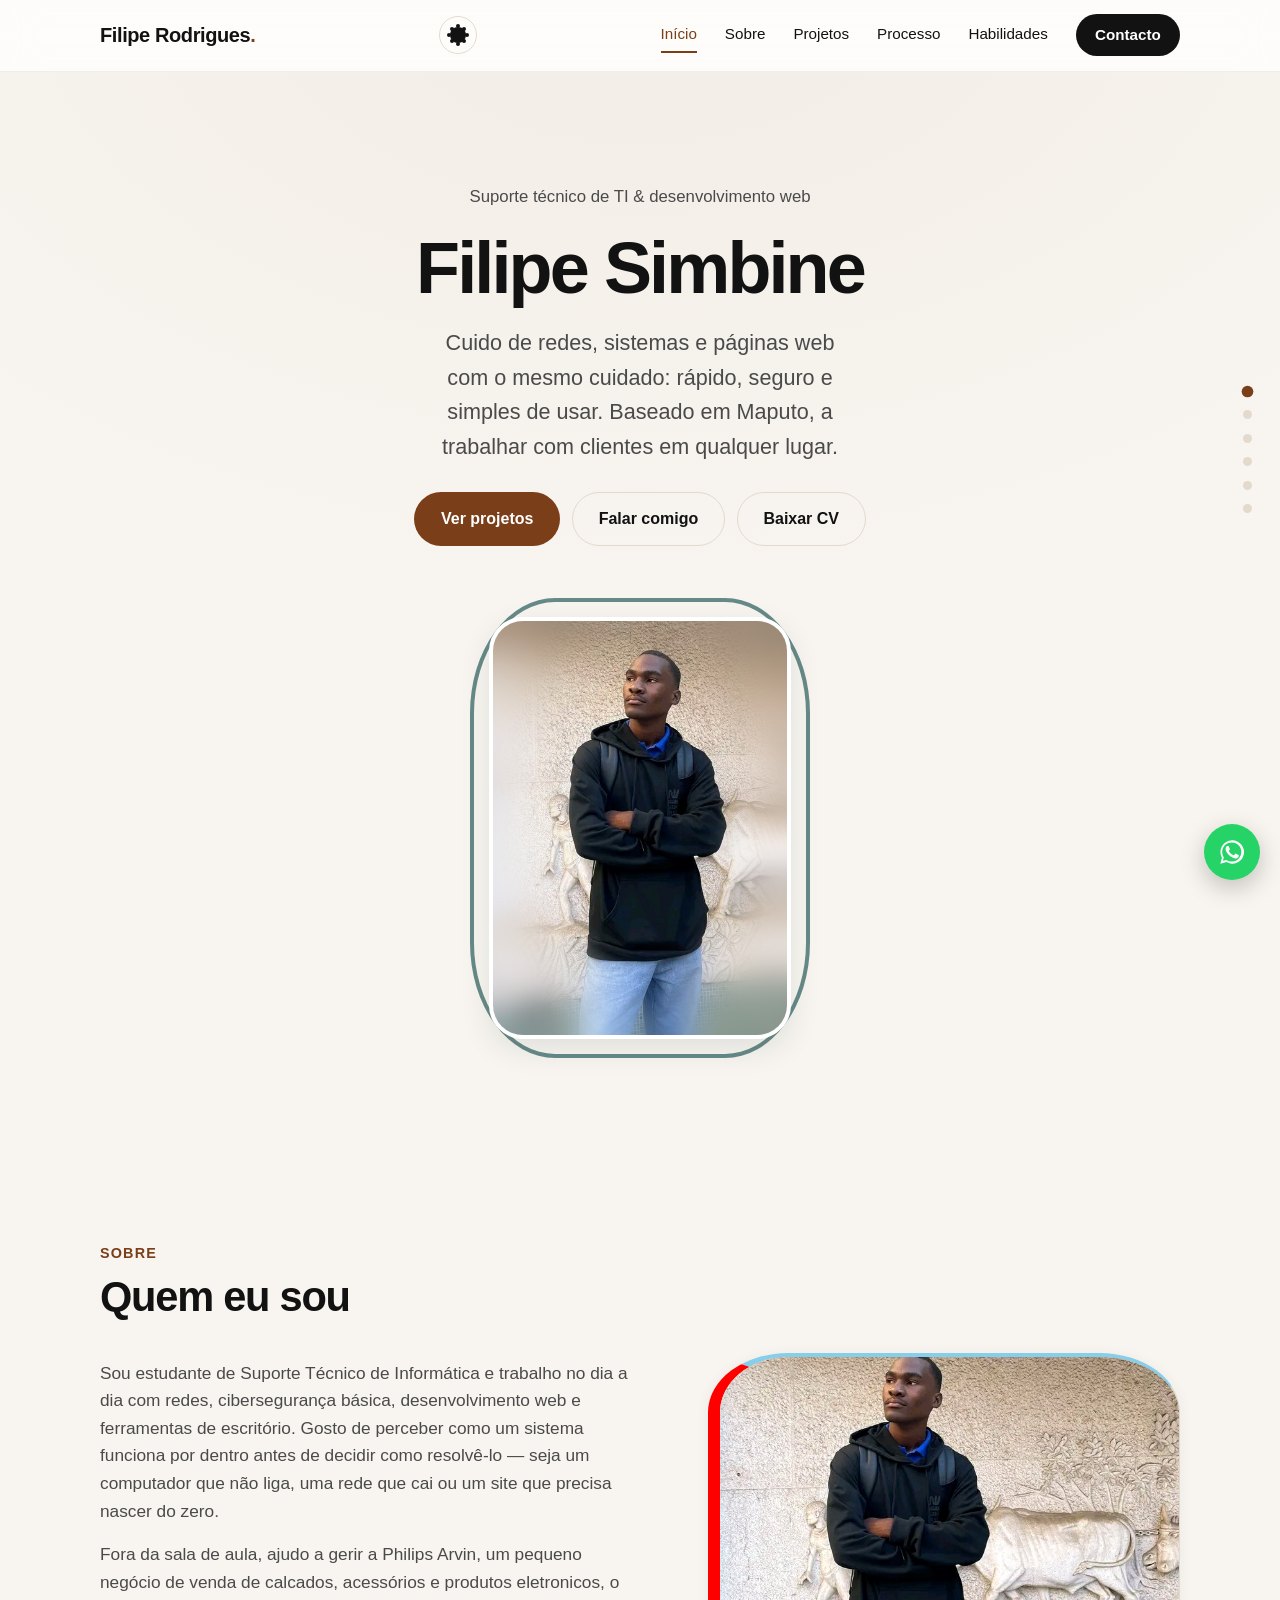
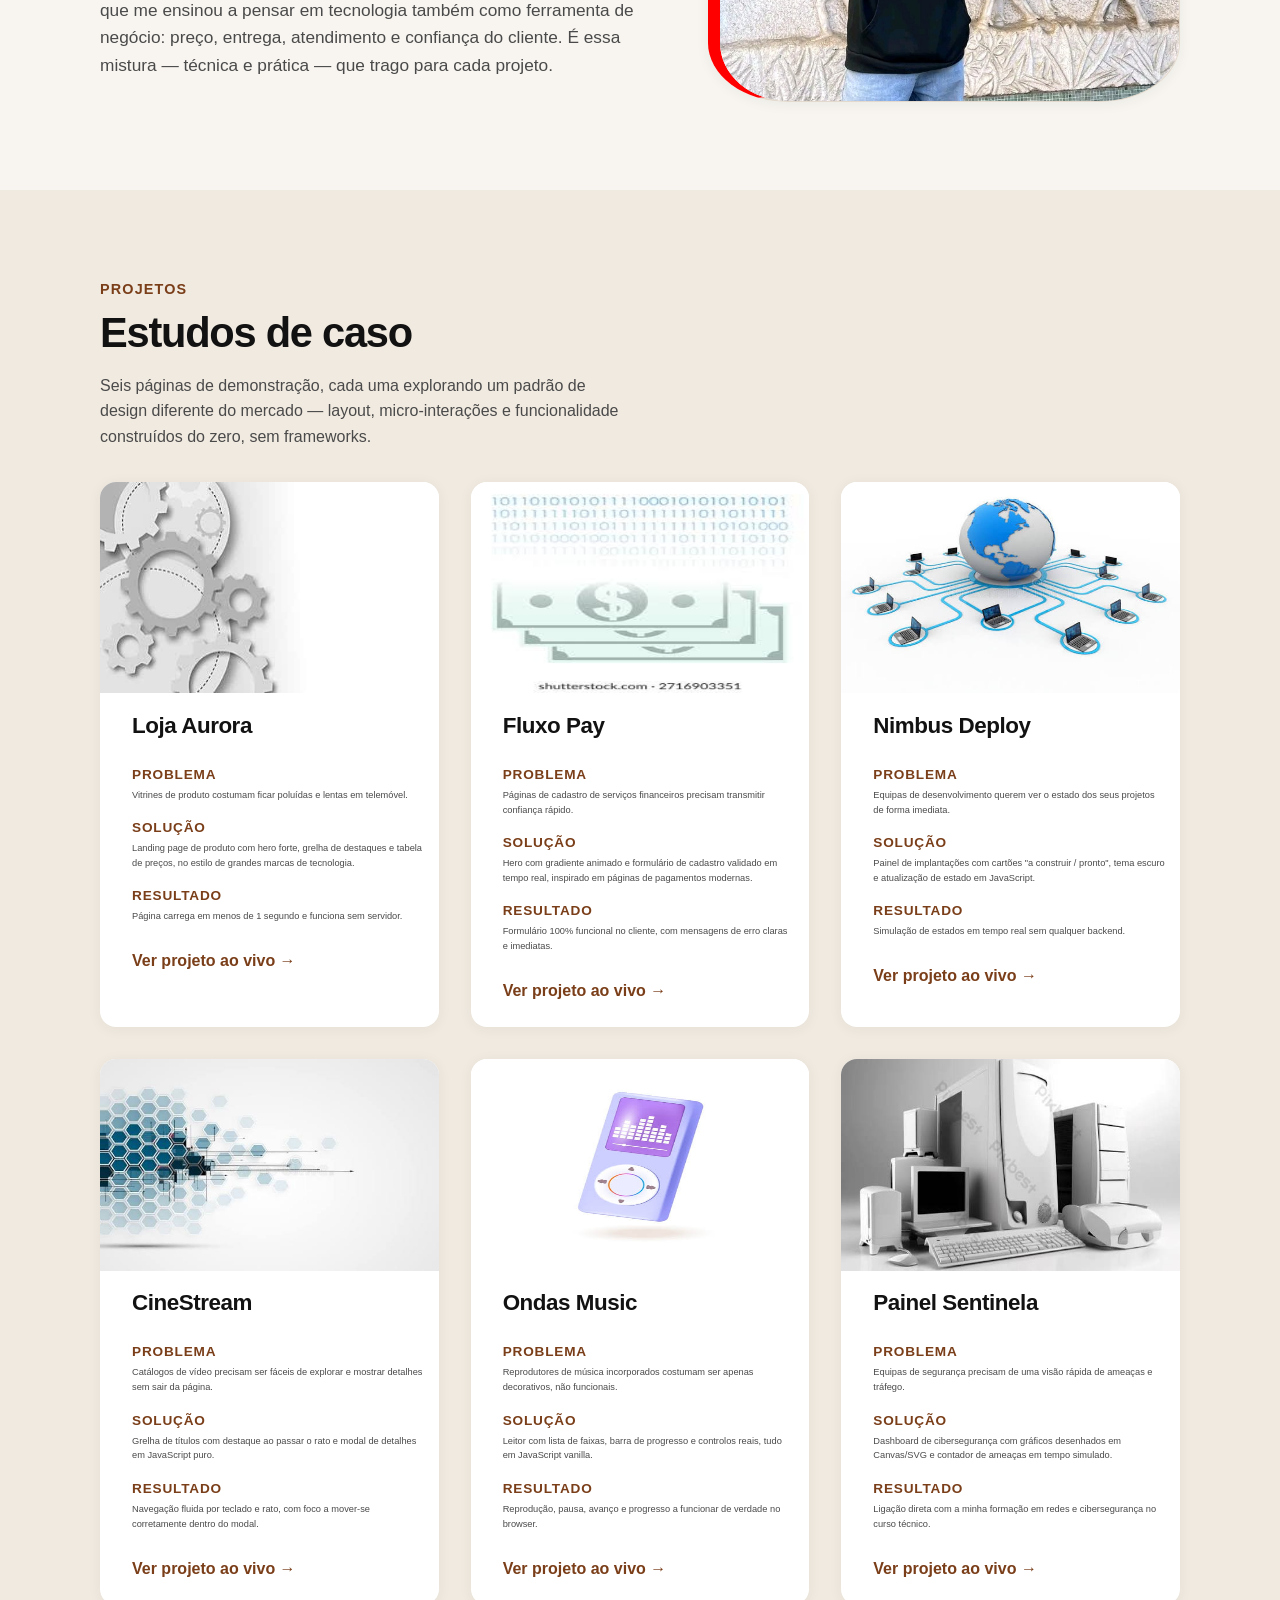
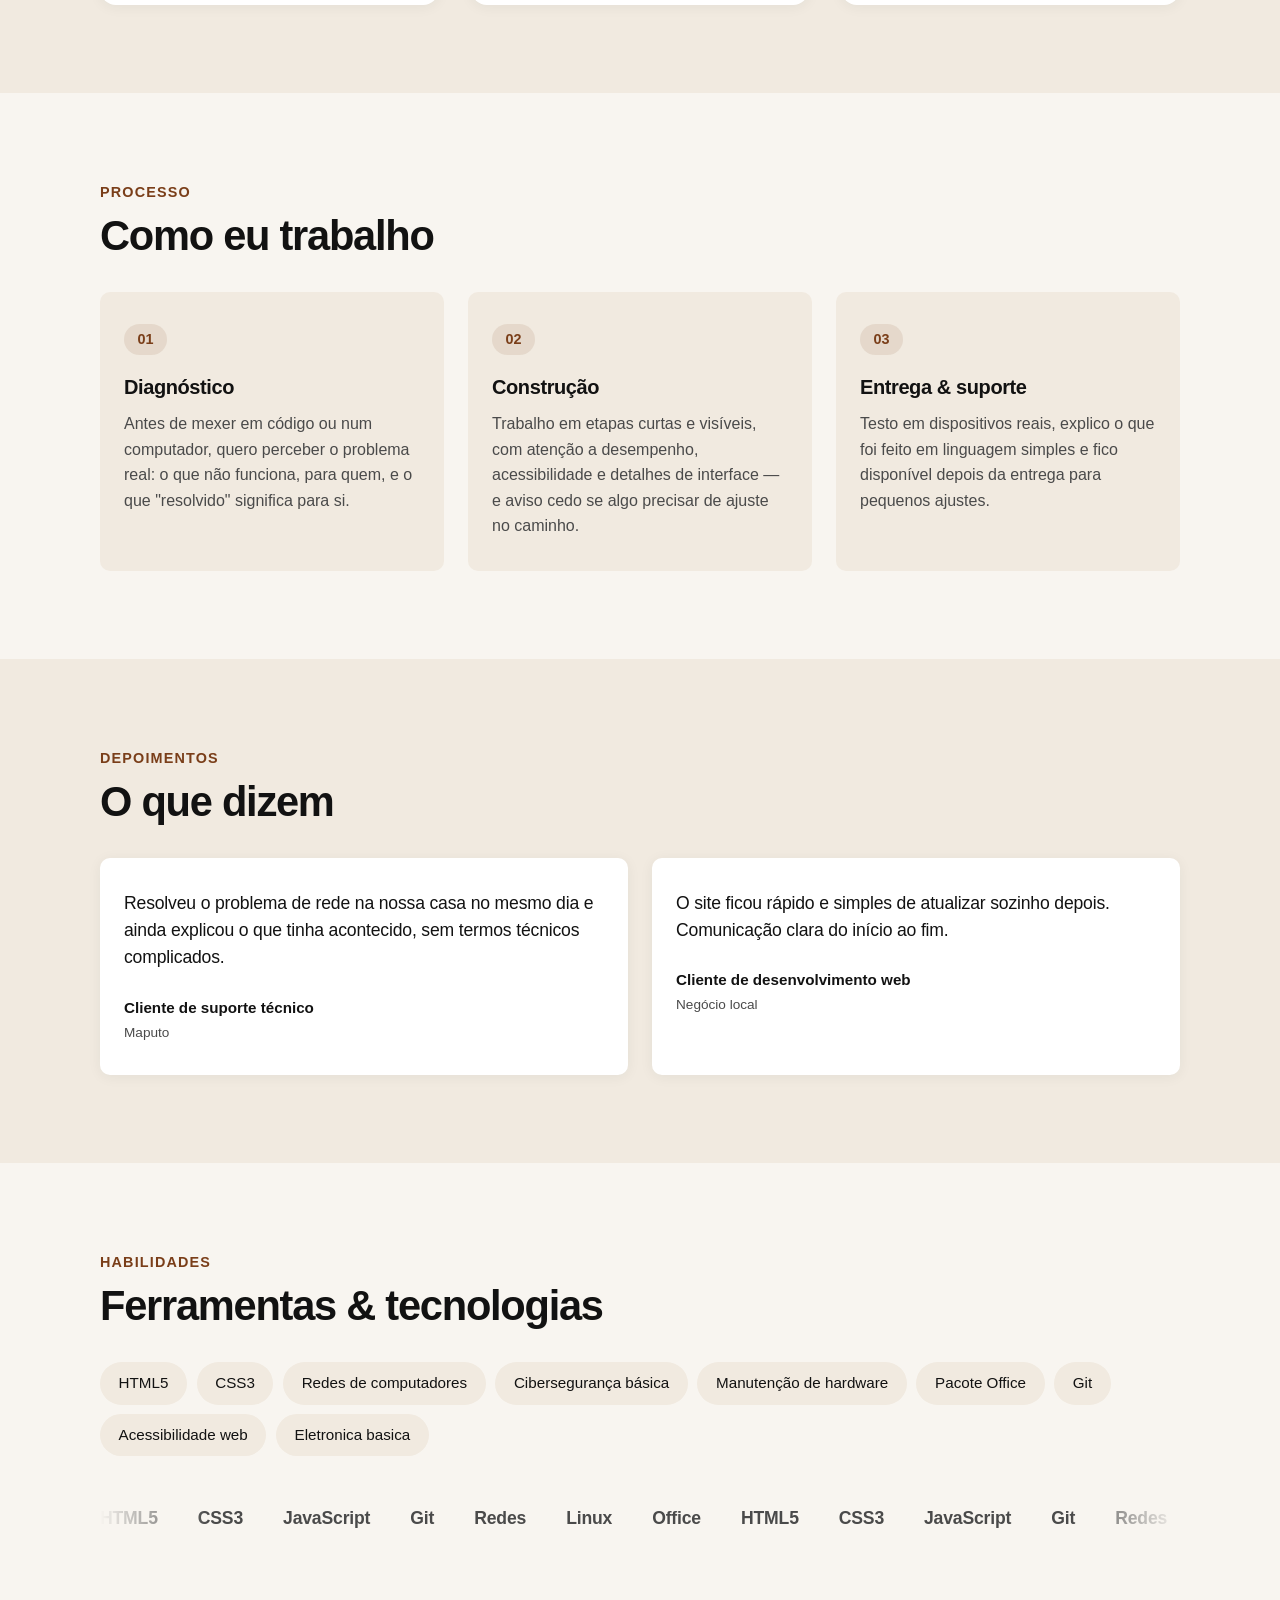
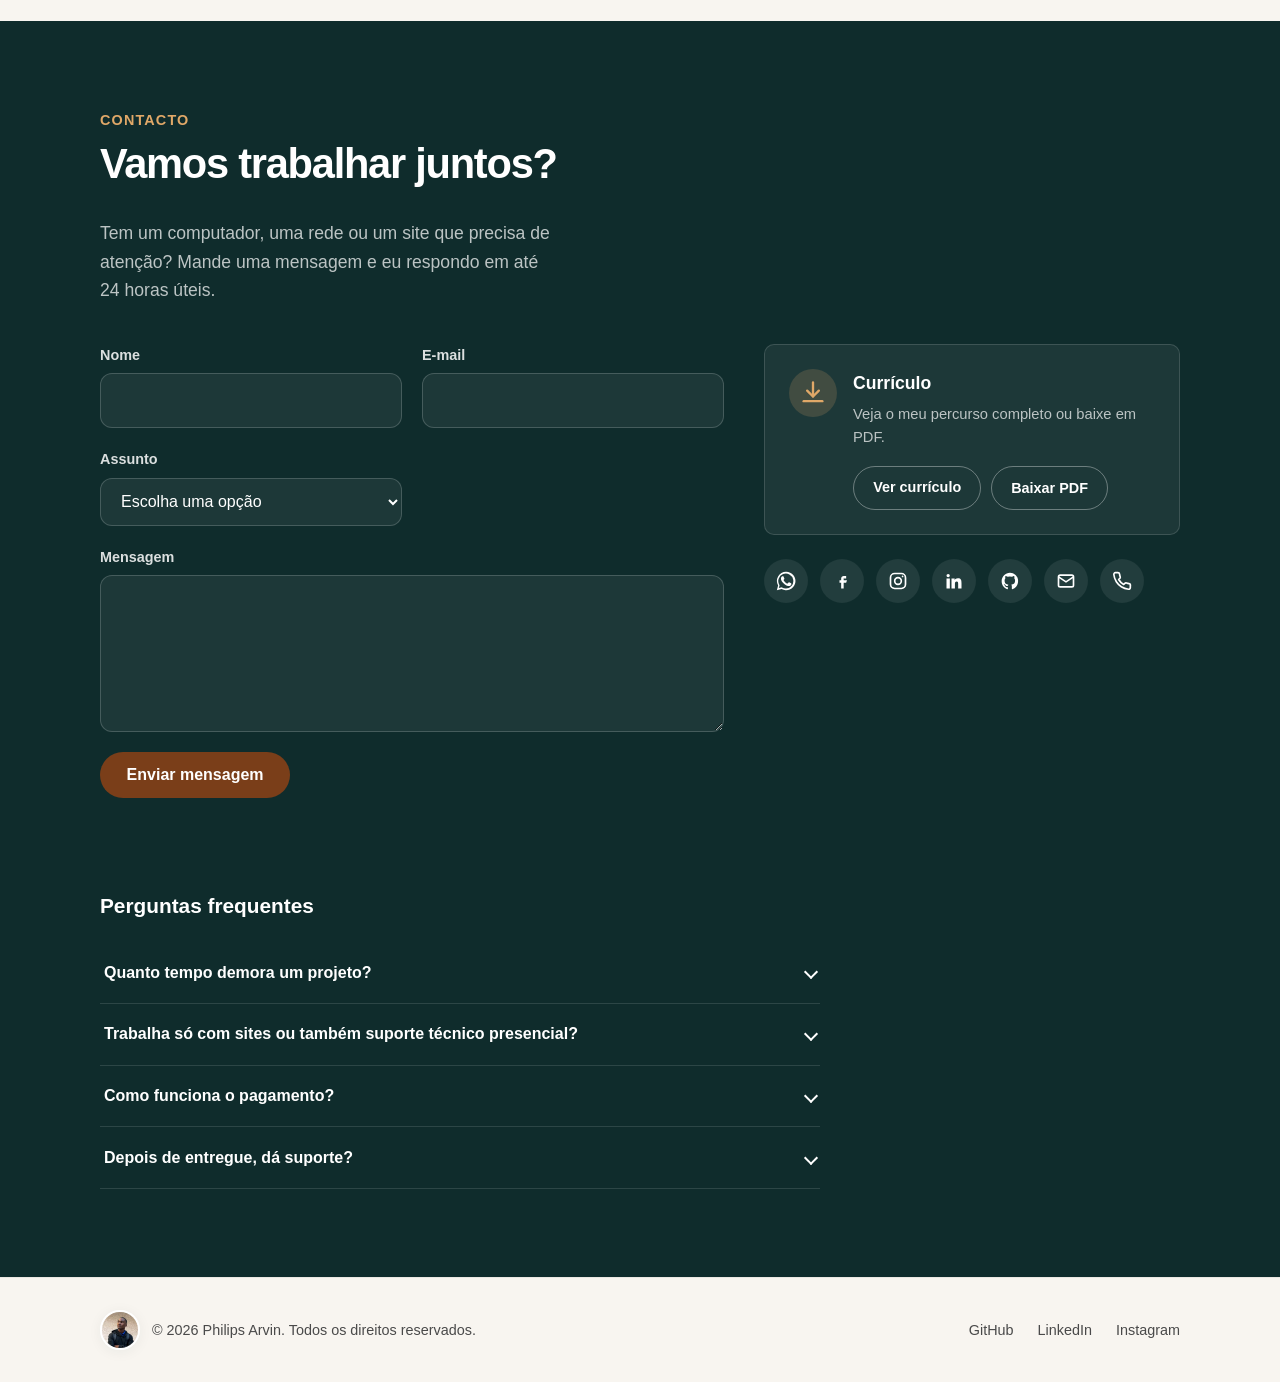
==== commit 868755c1: "Update index.html" ====
--- a/index.html
+++ b/index.html
@@ -12,7 +12,7 @@
   <meta property="og:title" content="Filipe Rodrigues — Suporte Técnico de TI & Desenvolvimento Web">
   <meta property="og:description" content="Projetos, processo de trabalho e contacto de Filipe Rodrigues: suporte técnico de TI, redes e desenvolvimento web em Maputo, Moçambique.">
 
-  <meta property="og:image" content="img/foto-hero.jpg">
+  <meta property="og:image" content="foto-hero.jpg">
   <!-- URL final do site publicado -->
   <meta property="og:url" content="#">
   <meta property="og:locale" content="pt_MZ">
@@ -88,7 +88,7 @@
         </div>
 
         <figure class="hero__foto">
-          <img src="img/foto-hero.jpg" alt="minha foto" width="535" height="669">
+          <img src="foto-hero.jpg" alt="minha foto" width="535" height="669">
         </figure>
 
       
@@ -121,7 +121,7 @@
           </div>
 
           <figure class="sobre__imagem">
-            <img src="img/foto-sobre.jpg" alt="minha foto" width="715" height="536" loading="lazy">
+            <img src="foto-sobre.jpg" alt="minha foto" width="715" height="536" loading="lazy">
           </figure>
         </div>
       </div>
@@ -142,7 +142,7 @@
 
           <article class="projeto">
             <figure class="projeto__imagem">
-              <img src="img\projetos\IMG_6075a402-14d6-4a0d-a959-0ec2550dd14c.jpg" width="640" height="400" loading="lazy">
+              <img src="IMG_6075a402-14d6-4a0d-a959-0ec2550dd14c.jpg" width="640" height="400" loading="lazy">
             </figure>
             <div class="projeto__corpo">
               <h3 class="projeto__titulo">Loja Aurora</h3>
@@ -194,7 +194,7 @@
 
           <article class="projeto">
             <figure class="projeto__imagem">
-              <img src="img\projetos\IMG_ae22a8da-c499-41ee-9e34-0ca1a75e5505.jpg" alt="Miniatura do projeto Nimbus Deploy" width="640" height="400" loading="lazy">
+              <img src="IMG_ae22a8da-c499-41ee-9e34-0ca1a75e5505.jpg" alt="Miniatura do projeto Nimbus Deploy" width="640" height="400" loading="lazy">
             </figure>
             <div class="projeto__corpo">
               <h3 class="projeto__titulo">Nimbus Deploy</h3>
@@ -220,7 +220,7 @@
 
           <article class="projeto">
             <figure class="projeto__imagem">
-              <img src="img\projetos\IMG_b7a04b66-4912-4b0d-a929-d5afcd1e3c89.jpg" width="640" height="400" loading="lazy">
+              <img src="IMG_b7a04b66-4912-4b0d-a929-d5afcd1e3c89.jpg" width="640" height="400" loading="lazy">
             </figure>
             <div class="projeto__corpo">
               <h3 class="projeto__titulo">CineStream</h3>
@@ -272,7 +272,7 @@
 
           <article class="projeto">
             <figure class="projeto__imagem">
-              <img src="img\projetos\IMG_a633fd47-0208-41c5-b326-110c987c7daa.jpg" alt="Miniatura do projeto Painel Sentinela" width="640" height="400" loading="lazy">
+              <img src="IMG_a633fd47-0208-41c5-b326-110c987c7daa.jpg" alt="Miniatura do projeto Painel Sentinela" width="640" height="400" loading="lazy">
             </figure>
             <div class="projeto__corpo">
               <h3 class="projeto__titulo">Painel Sentinela</h3>
@@ -575,7 +575,7 @@
   <footer class="rodape">
     <div class="container rodape__conteudo">
       <div class="rodape__identidade">
-        <img class="rodape__avatar" src="img/foto-avatar.jpg" alt="minha foto" width="40" height="40" loading="lazy">
+        <img class="rodape__avatar" src="foto-avatar.jpg" alt="minha foto" width="40" height="40" loading="lazy">
         <p class="rodape__copy">© <span id="ano-atual"></span> Philips Arvin. Todos os direitos reservados.</p>
       </div>
 
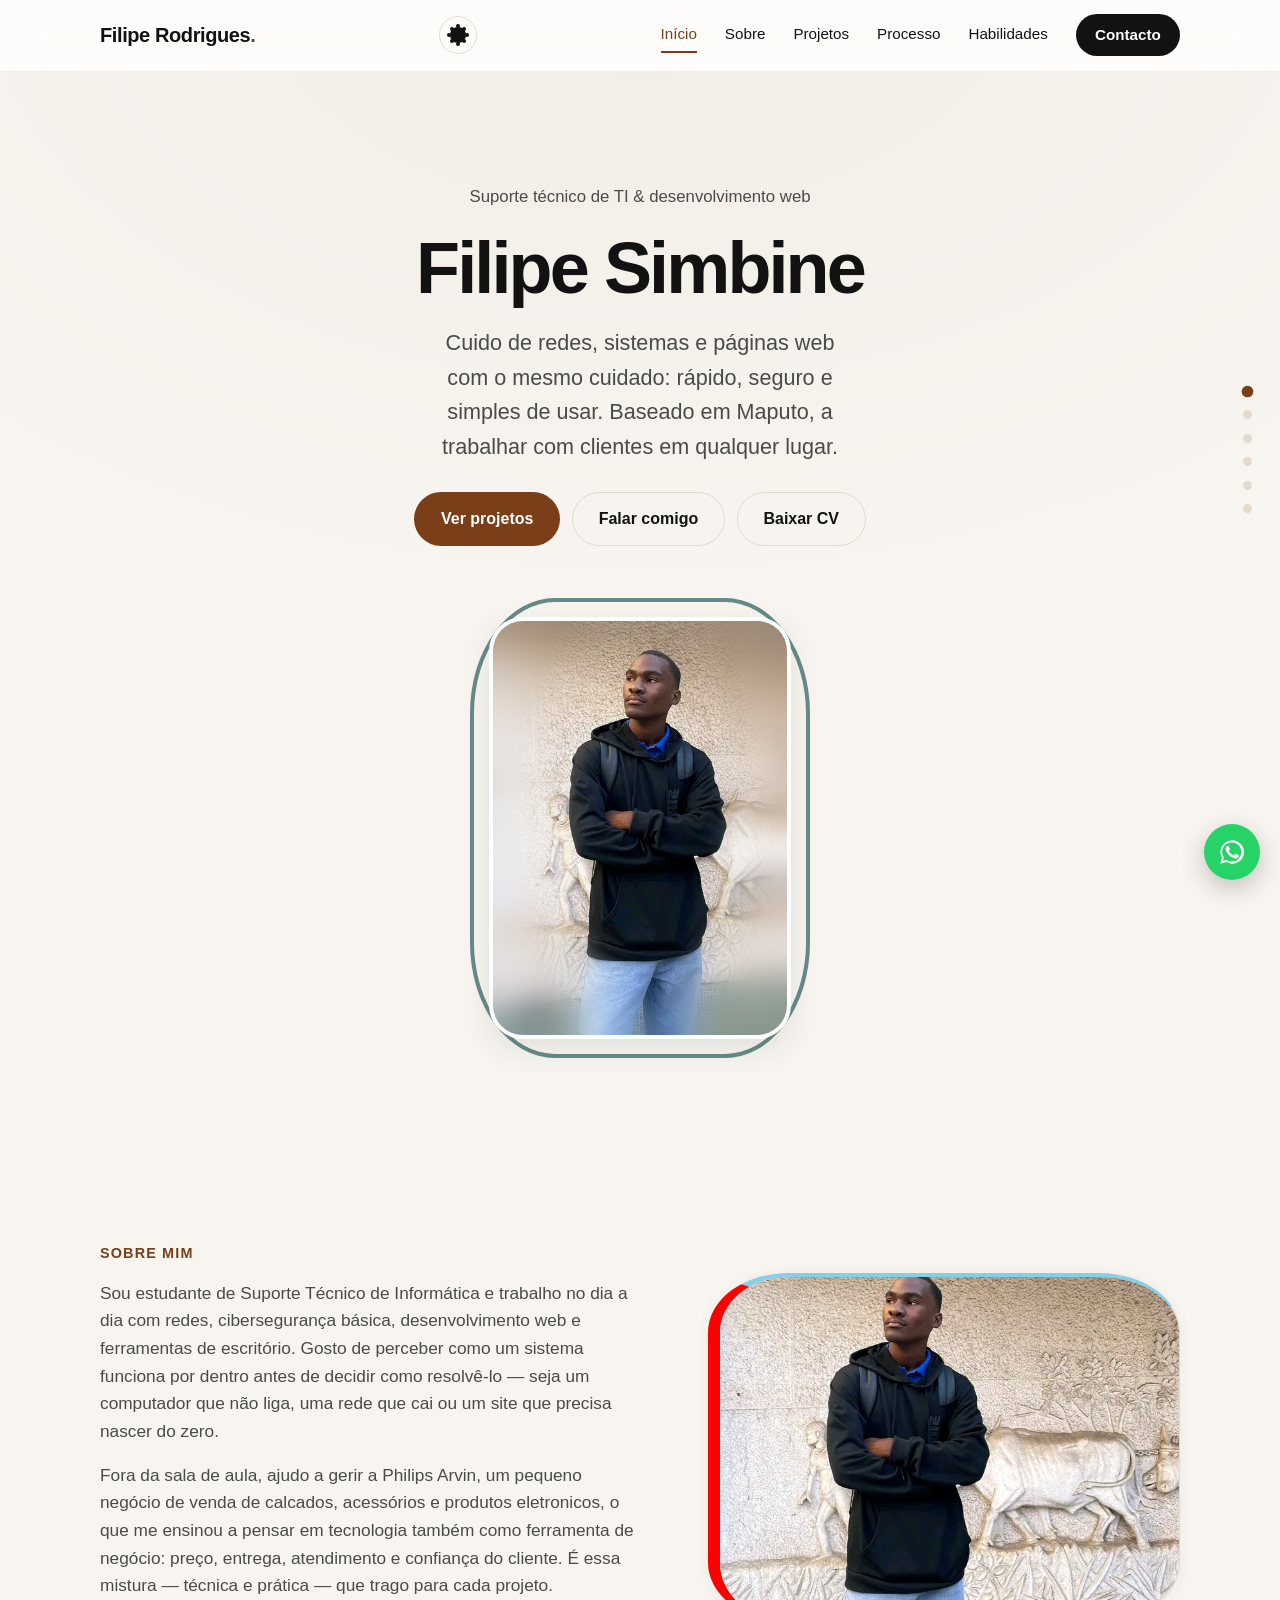
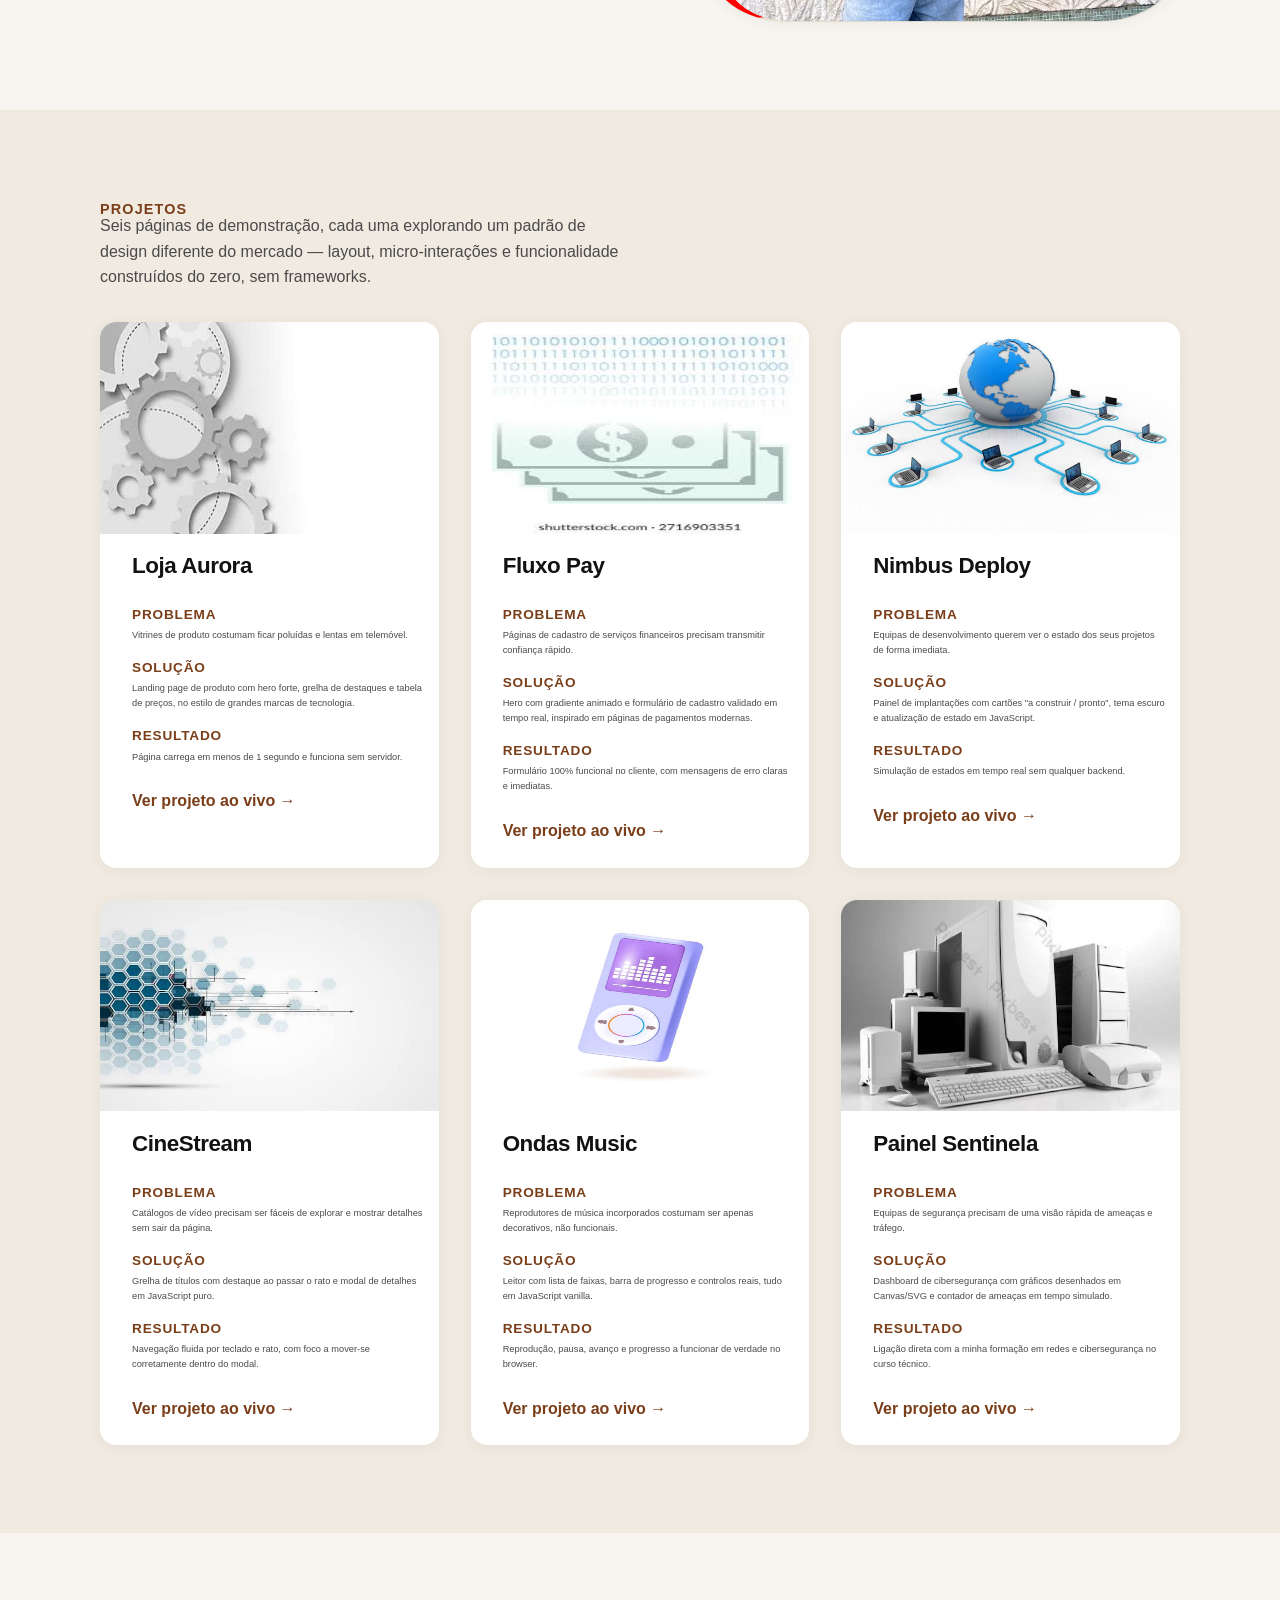
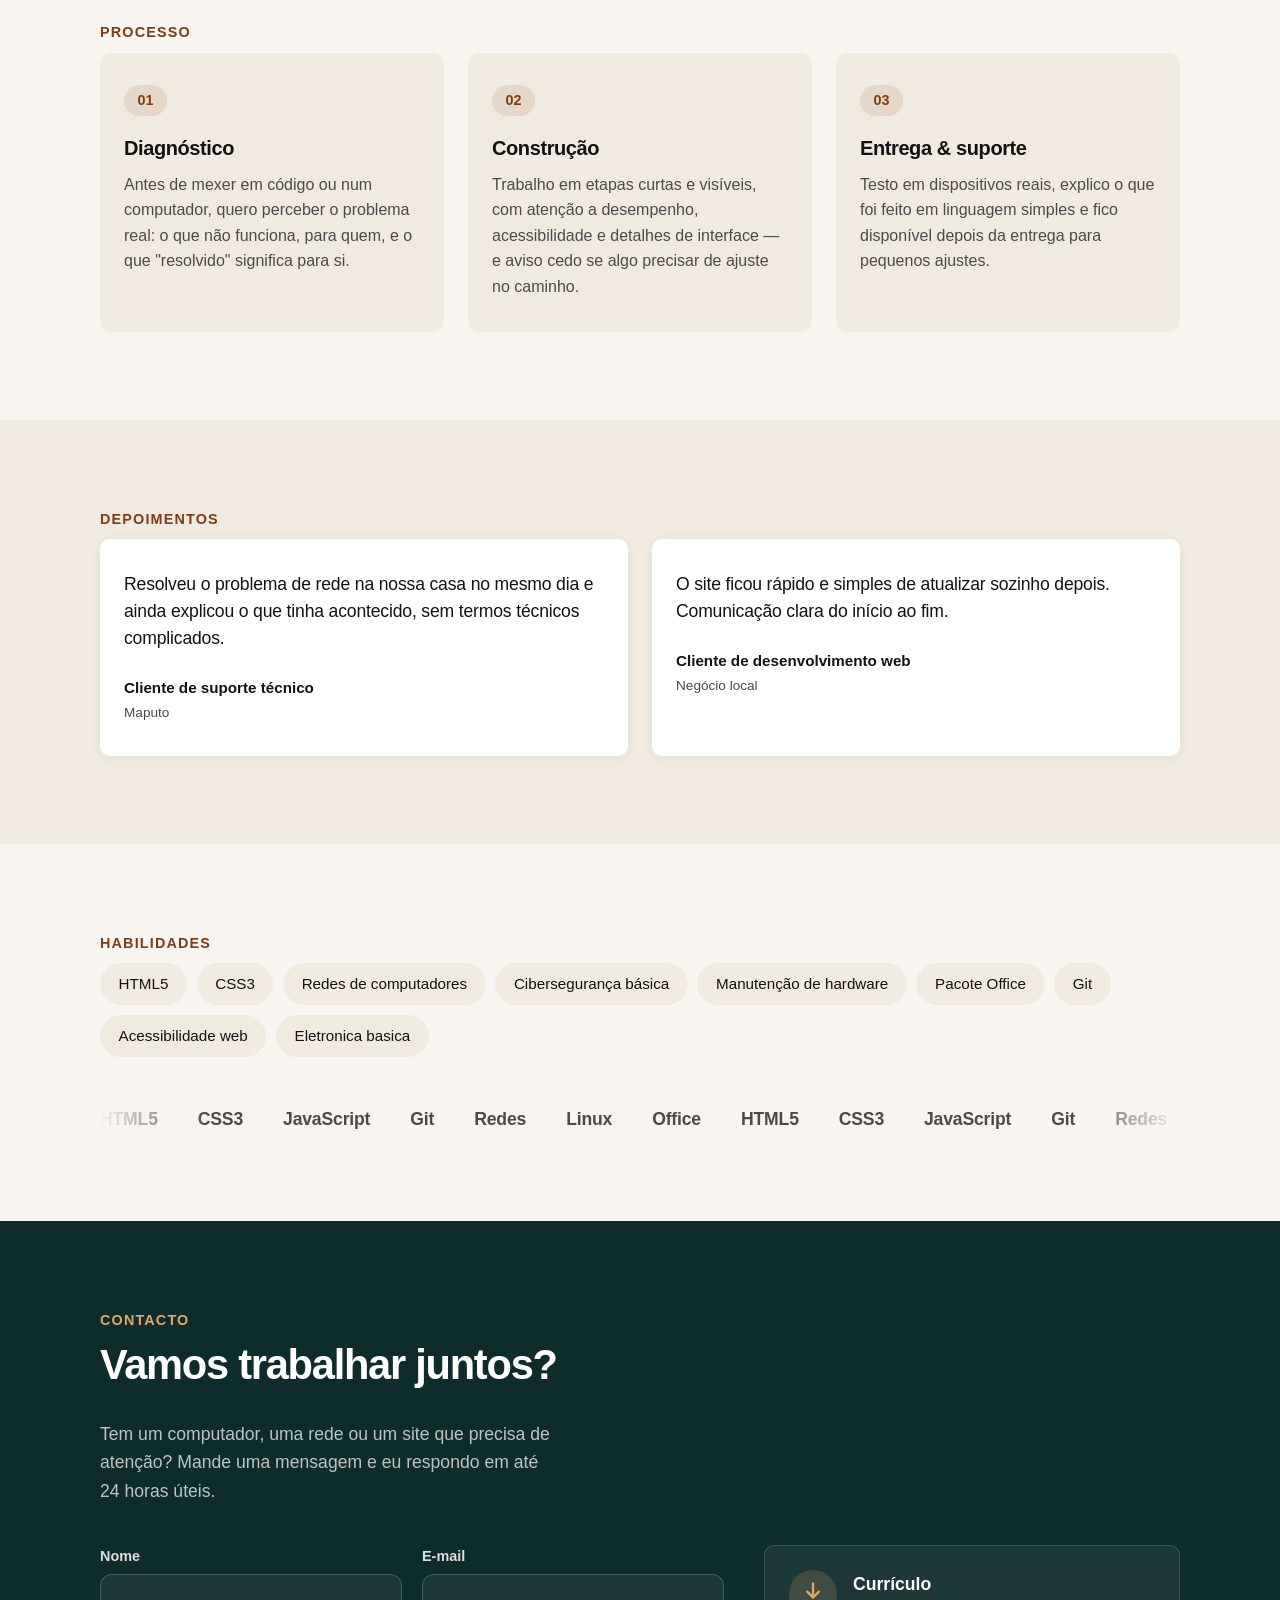
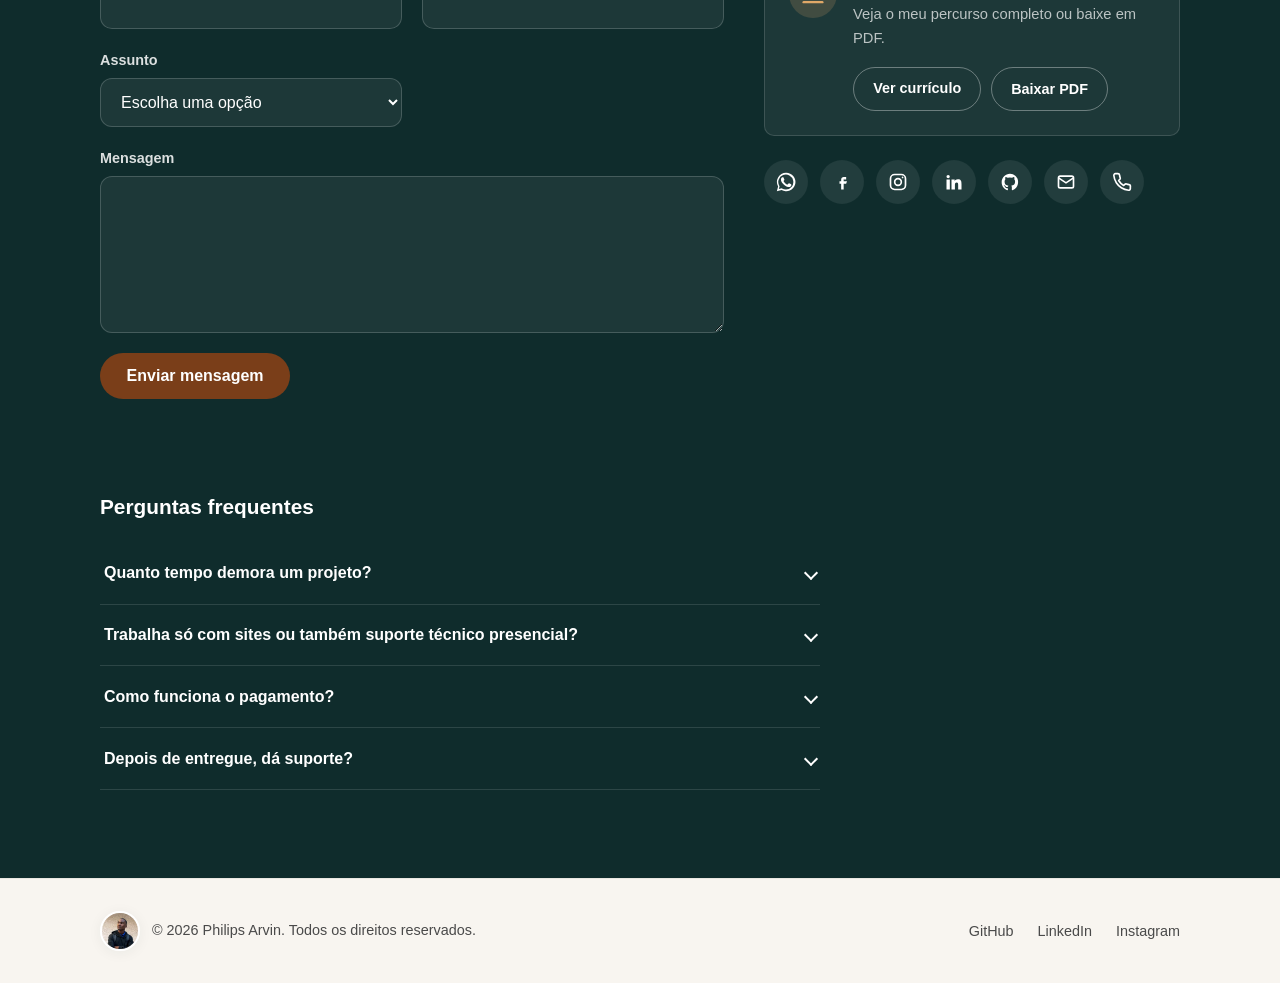
==== commit eb54a809: "Update index.html" ====
--- a/index.html
+++ b/index.html
@@ -97,8 +97,8 @@
     <!-- ============================== SOBRE ============================== -->
     <section class="secao" id="sobre" aria-labelledby="sobre-titulo">
       <div class="container">
-        <p class="secao__etiqueta">Sobre</p>
-        <h2 class="secao__titulo" id="sobre-titulo">Quem eu sou</h2>
+        <p class="secao__etiqueta">Sobre Mim</p>
+        
 
         <div class="sobre__grelha">
           <div class="sobre__texto">
@@ -131,7 +131,6 @@
     <section class="secao secao--cinza" id="projetos" aria-labelledby="projetos-titulo">
       <div class="container">
         <p class="secao__etiqueta">Projetos</p>
-        <h2 class="secao__titulo" id="projetos-titulo">Estudos de caso</h2>
         <p class="projetos__intro">
           Seis páginas de demonstração, cada uma explorando um padrão de
           design diferente do mercado — layout, micro-interações e
@@ -303,7 +302,6 @@
     <section class="secao" id="processo" aria-labelledby="processo-titulo">
       <div class="container">
         <p class="secao__etiqueta">Processo</p>
-        <h2 class="secao__titulo" id="processo-titulo">Como eu trabalho</h2>
 
         <ol class="passos">
           <li class="passo">
@@ -341,7 +339,6 @@
     <section class="secao secao--cinza" id="depoimentos" aria-labelledby="depoimentos-titulo">
       <div class="container">
         <p class="secao__etiqueta">Depoimentos</p>
-        <h2 class="secao__titulo" id="depoimentos-titulo">O que dizem</h2>
 
         
         <div class="depoimentos">
@@ -379,7 +376,6 @@
     <section class="secao" id="habilidades" aria-labelledby="habilidades-titulo">
       <div class="container">
         <p class="secao__etiqueta">Habilidades</p>
-        <h2 class="secao__titulo" id="habilidades-titulo">Ferramentas &amp; tecnologias</h2>
 
         <ul class="habilidades">
           <li class="habilidade">HTML5</li>
